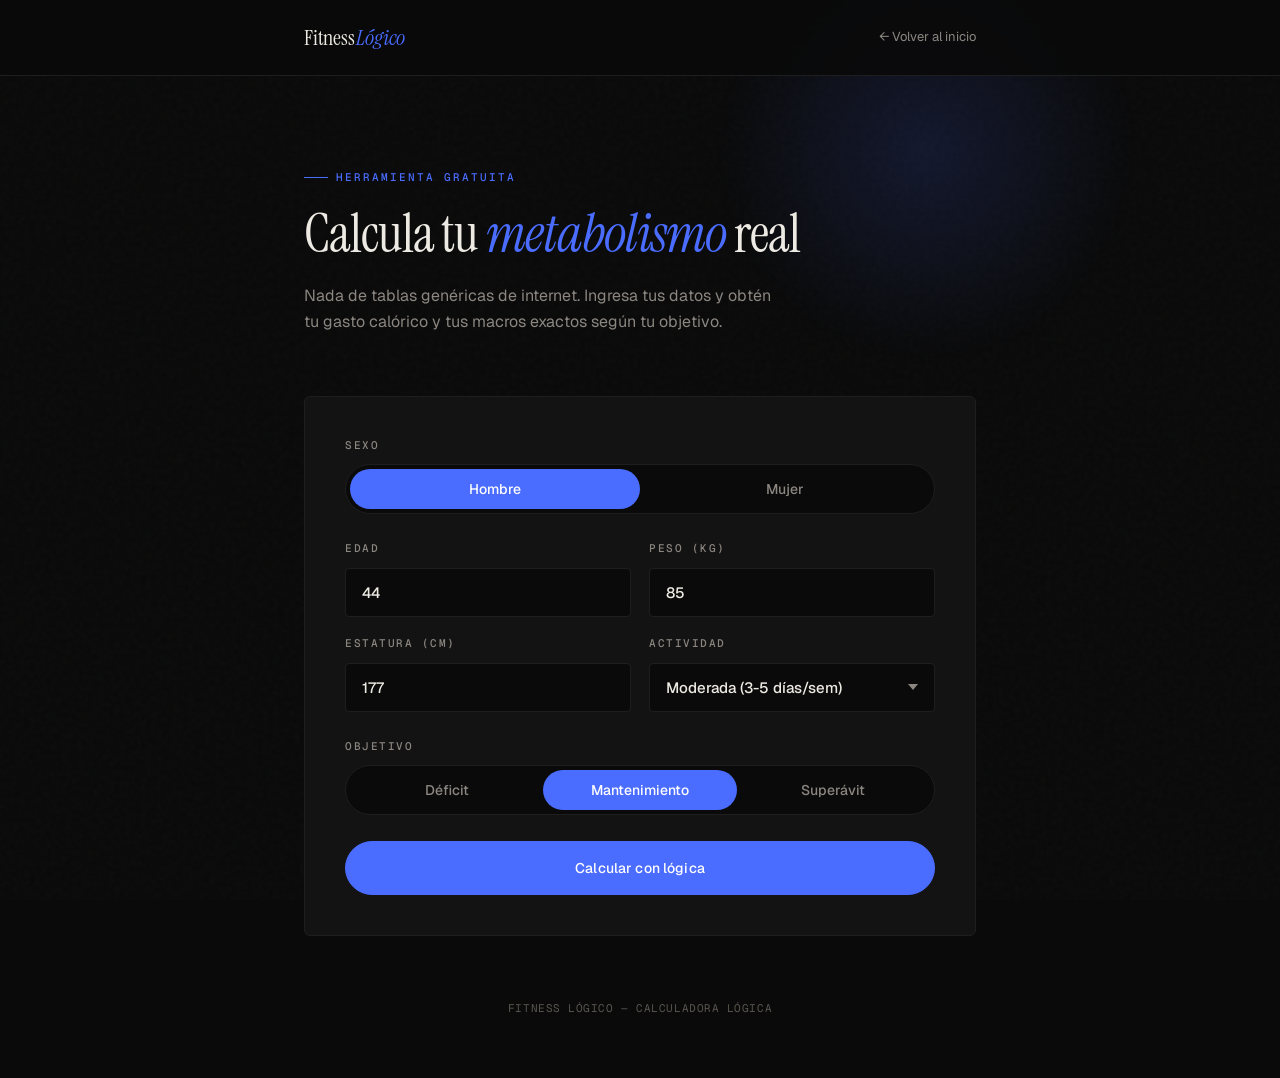
==== calculadora.html @ ee62e209 "Rename calculadora.hml to calculadora.html" ====
<!DOCTYPE html>
<html lang="es">
<head>
<meta charset="UTF-8">
<meta name="viewport" content="width=device-width, initial-scale=1.0">
<title>Calculadora Lógica — Fitness Lógico</title>
<meta name="description" content="Calcula tu gasto calórico real y tus macros exactos según tu objetivo. Sin promedios genéricos.">
<link rel="preconnect" href="https://fonts.googleapis.com">
<link rel="preconnect" href="https://fonts.gstatic.com" crossorigin>
<link href="https://fonts.googleapis.com/css2?family=Instrument+Serif:ital@0;1&family=Geist:wght@300;400;500;600;700&family=Geist+Mono:wght@400;500&display=swap" rel="stylesheet">
<style>
:root {
  --bg: #0A0A0A;
  --bg-elevated: #111111;
  --bg-card: #131313;
  --border: #1E1E1E;
  --border-strong: #2A2A2A;
  --fg: #EDEAE3;
  --fg-muted: #8B8680;
  --fg-dim: #5A5650;
  --accent: #4A6CFF;
  --accent-glow: rgba(74, 108, 255, 0.15);
  --accent-soft: rgba(74, 108, 255, 0.08);
  --serif: "Instrument Serif", "Times New Roman", serif;
  --sans: "Geist", -apple-system, BlinkMacSystemFont, sans-serif;
  --mono: "Geist Mono", "SF Mono", monospace;
}
* { margin:0; padding:0; box-sizing:border-box; -webkit-font-smoothing:antialiased; -moz-osx-font-smoothing:grayscale; }
html { scroll-behavior:smooth; background:var(--bg); }
body {
  background:var(--bg); color:var(--fg); font-family:var(--sans);
  font-weight:400; font-size:16px; line-height:1.6; overflow-x:hidden; position:relative;
}
body::before {
  content:""; position:fixed; inset:0; pointer-events:none; z-index:1; opacity:0.025;
  background-image:url("data:image/svg+xml,%3Csvg viewBox='0 0 200 200' xmlns='http://www.w3.org/2000/svg'%3E%3Cfilter id='noiseFilter'%3E%3CfeTurbulence type='fractalNoise' baseFrequency='0.85' numOctaves='3' stitchTiles='stitch'/%3E%3C/filter%3E%3Crect width='100%25' height='100%25' filter='url(%23noiseFilter)'/%3E%3C/svg%3E");
}
a { color:inherit; text-decoration:none; }
.container { width:100%; max-width:720px; margin:0 auto; padding:0 24px; position:relative; z-index:2; }

/* ===== HEADER (igual que el sitio principal) ===== */
.site-header {
  position:fixed; top:0; left:0; right:0; z-index:100; padding:20px 0;
  background:rgba(10,10,10,0.85); backdrop-filter:blur(20px); -webkit-backdrop-filter:blur(20px);
  border-bottom:1px solid var(--border);
}
.header-inner { max-width:720px; margin:0 auto; padding:0 24px; display:flex; align-items:center; justify-content:space-between; }
.logo { font-family:var(--serif); font-size:22px; font-weight:400; letter-spacing:-0.01em; display:flex; align-items:center; gap:2px; }
.logo-accent { font-style:italic; color:var(--accent); }
.back-link { font-family:var(--sans); font-size:13px; color:var(--fg-muted); display:flex; align-items:center; gap:6px; transition:color .2s ease; }
.back-link:hover { color:var(--fg); }

/* ===== HERO ===== */
.hero-cl { padding:160px 0 60px; position:relative; }
.hero-cl::after {
  content:""; position:absolute; top:-100px; right:-200px; width:500px; height:500px;
  background:radial-gradient(circle, var(--accent-glow) 0%, transparent 60%); pointer-events:none; z-index:0;
}
.eyebrow {
  display:inline-flex; align-items:center; gap:8px; font-family:var(--mono); font-size:11px; font-weight:500;
  text-transform:uppercase; letter-spacing:0.18em; color:var(--accent); position:relative; z-index:2;
}
.eyebrow::before { content:""; width:24px; height:1px; background:var(--accent); }
.hero-cl h1 {
  font-family:var(--serif); font-size:clamp(36px,6vw,54px); font-weight:400; line-height:1.05;
  letter-spacing:-0.02em; margin-top:20px; position:relative; z-index:2;
}
.hero-cl h1 em { font-style:italic; color:var(--accent); }
.hero-cl p {
  margin-top:20px; font-size:16px; line-height:1.65; color:var(--fg-muted); max-width:480px; position:relative; z-index:2;
}

/* ===== CARD / FORM ===== */
.cl-card {
  background:var(--bg-card); border:1px solid var(--border); border-radius:6px; padding:40px; margin-bottom:24px; position:relative; z-index:2;
}
@media (max-width:600px){ .cl-card{ padding:28px 22px; } }
.cl-label {
  font-family:var(--mono); font-size:11px; font-weight:500; color:var(--fg-muted); text-transform:uppercase;
  letter-spacing:0.14em; margin-bottom:10px; display:block;
}
.cl-toggle { display:flex; background:var(--bg); border:1px solid var(--border); border-radius:100px; padding:4px; margin-bottom:26px; }
.cl-toggle button {
  flex:1; background:transparent; border:none; color:var(--fg-muted); font-family:var(--sans); font-size:14px;
  font-weight:500; padding:11px 8px; border-radius:100px; cursor:pointer; transition:all .2s ease;
}
.cl-toggle button.active { background:var(--accent); color:#fff; }
.cl-grid { display:grid; grid-template-columns:1fr 1fr; gap:18px; margin-bottom:26px; }
@media (max-width:600px){ .cl-grid{ grid-template-columns:1fr; } }
.cl-field input, .cl-field select {
  width:100%; background:var(--bg); border:1px solid var(--border); border-radius:4px; padding:14px 16px;
  color:var(--fg); font-family:var(--sans); font-size:15px; font-weight:500; outline:none; transition:border-color .2s ease; appearance:none;
}
.cl-field input:focus, .cl-field select:focus { border-color:var(--accent); }
.cl-field select {
  background-image:url("data:image/svg+xml,%3Csvg xmlns='http://www.w3.org/2000/svg' width='10' height='6'%3E%3Cpath d='M0 0l5 6 5-6z' fill='%238B8680'/%3E%3C/svg%3E");
  background-repeat:no-repeat; background-position:right 16px center; padding-right:34px; cursor:pointer;
}
.cl-btn {
  width:100%; display:inline-flex; align-items:center; justify-content:center; gap:10px;
  font-family:var(--sans); font-size:14px; font-weight:500; padding:17px 28px; background:var(--accent); color:#fff;
  border:1px solid var(--accent); border-radius:100px; cursor:pointer; transition:all .25s cubic-bezier(.4,0,.2,1);
  letter-spacing:0.01em; position:relative; overflow:hidden;
}
.cl-btn::before { content:""; position:absolute; inset:0; background:rgba(255,255,255,.1); transform:translateY(100%); transition:transform .3s ease; }
.cl-btn:hover::before { transform:translateY(0); }
.cl-btn:hover { transform:translateY(-1px); box-shadow:0 12px 40px var(--accent-glow); }

/* ===== RESULTS ===== */
.cl-results { display:none; }
.cl-results.show { display:block; animation:cl-fade .5s ease; }
@keyframes cl-fade { from{opacity:0; transform:translateY(10px);} to{opacity:1; transform:translateY(0);} }

.cl-target { display:flex; align-items:center; gap:28px; padding-bottom:28px; margin-bottom:28px; border-bottom:1px solid var(--border); }
@media (max-width:480px){ .cl-target{ flex-direction:column; align-items:flex-start; } }
.cl-ring-wrap { position:relative; width:130px; height:130px; flex-shrink:0; }
.cl-ring-wrap svg { transform:rotate(-90deg); }
.cl-ring-num { position:absolute; inset:0; display:flex; flex-direction:column; align-items:center; justify-content:center; }
.cl-ring-num .n { font-family:var(--serif); font-size:30px; font-weight:400; letter-spacing:-0.01em; }
.cl-ring-num .u { font-family:var(--mono); font-size:10px; color:var(--fg-dim); text-transform:uppercase; letter-spacing:0.1em; margin-top:2px; }
.cl-target-info .tag {
  display:inline-block; background:var(--accent-soft); border:1px solid rgba(74,108,255,0.3); color:var(--accent);
  font-family:var(--mono); font-size:11px; font-weight:500; letter-spacing:0.1em; text-transform:uppercase;
  padding:6px 14px; border-radius:100px; margin-bottom:12px;
}
.cl-target-info .row { font-size:14px; color:var(--fg-muted); margin-bottom:6px; }
.cl-target-info .row b { color:var(--fg); font-weight:500; }

.cl-macro { margin-bottom:20px; }
.cl-macro:last-child { margin-bottom:0; }
.cl-macro-head { display:flex; justify-content:space-between; align-items:baseline; margin-bottom:9px; }
.cl-macro-head .name { font-size:14px; font-weight:500; color:var(--fg); }
.cl-macro-head .val { font-family:var(--serif); font-size:18px; font-weight:400; }
.cl-macro-head .kcal { font-family:var(--sans); font-size:12px; color:var(--fg-dim); font-weight:400; }
.cl-bar-bg { height:6px; background:var(--bg); border-radius:6px; overflow:hidden; border:1px solid var(--border); }
.cl-bar-fill { height:100%; background:var(--accent); border-radius:6px; width:0%; transition:width .7s cubic-bezier(.4,0,.2,1); }

.cl-stats { display:grid; grid-template-columns:1fr 1fr; gap:16px; margin-top:26px; }
.cl-stat { background:var(--bg); border:1px solid var(--border); border-radius:4px; padding:18px; }
.cl-stat .lbl { font-family:var(--mono); font-size:10px; color:var(--fg-muted); text-transform:uppercase; letter-spacing:0.1em; margin-bottom:8px; }
.cl-stat .num { font-family:var(--serif); font-size:22px; font-weight:400; }

.cl-note { font-size:12.5px; color:var(--fg-dim); line-height:1.65; margin-top:22px; }

.cl-cta { text-align:center; margin-top:32px; padding-top:32px; border-top:1px solid var(--border); }
.cl-cta p { font-family:var(--serif); font-size:19px; font-style:italic; color:var(--fg); margin-bottom:18px; line-height:1.4; }
.cl-cta a {
  display:inline-flex; align-items:center; gap:10px; font-family:var(--sans); font-weight:500; font-size:14px;
  color:#fff; background:var(--accent); padding:16px 28px; border-radius:100px; border:1px solid var(--accent);
  transition:all .25s ease;
}
.cl-cta a:hover { transform:translateY(-1px); box-shadow:0 12px 40px var(--accent-glow); }

.cl-footer { text-align:center; padding:40px 0 60px; font-family:var(--mono); font-size:11px; color:var(--fg-dim); letter-spacing:0.05em; position:relative; z-index:2; }
</style>
</head>
<body>

<header class="site-header">
  <div class="header-inner">
    <a href="index.html" class="logo">Fitness<span class="logo-accent">Lógico</span></a>
    <a href="index.html" class="back-link">← Volver al inicio</a>
  </div>
</header>

<div class="container">

  <div class="hero-cl">
    <span class="eyebrow">Herramienta gratuita</span>
    <h1>Calcula tu <em>metabolismo</em> real</h1>
    <p>Nada de tablas genéricas de internet. Ingresa tus datos y obtén tu gasto calórico y tus macros exactos según tu objetivo.</p>
  </div>

  <div class="cl-card">
    <label class="cl-label">Sexo</label>
    <div class="cl-toggle" id="cl-sex">
      <button class="active" data-val="hombre">Hombre</button>
      <button data-val="mujer">Mujer</button>
    </div>

    <div class="cl-grid">
      <div class="cl-field">
        <label class="cl-label">Edad</label>
        <input type="number" id="cl-age" placeholder="Años" min="16" max="90" value="44">
      </div>
      <div class="cl-field">
        <label class="cl-label">Peso (kg)</label>
        <input type="number" id="cl-weight" placeholder="kg" min="35" max="200" value="85">
      </div>
      <div class="cl-field">
        <label class="cl-label">Estatura (cm)</label>
        <input type="number" id="cl-height" placeholder="cm" min="130" max="220" value="177">
      </div>
      <div class="cl-field">
        <label class="cl-label">Actividad</label>
        <select id="cl-activity">
          <option value="1.2">Sedentario</option>
          <option value="1.375">Ligera (1-3 días/sem)</option>
          <option value="1.55" selected>Moderada (3-5 días/sem)</option>
          <option value="1.725">Alta (6-7 días/sem)</option>
          <option value="1.9">Muy alta (físico + entreno)</option>
        </select>
      </div>
    </div>

    <label class="cl-label">Objetivo</label>
    <div class="cl-toggle" id="cl-goal">
      <button data-val="deficit">Déficit</button>
      <button class="active" data-val="mantenimiento">Mantenimiento</button>
      <button data-val="superavit">Superávit</button>
    </div>

    <button class="cl-btn" id="cl-calc">Calcular con lógica</button>
  </div>

  <div class="cl-card cl-results" id="cl-results">

    <div class="cl-target">
      <div class="cl-ring-wrap">
        <svg width="130" height="130" viewBox="0 0 130 130">
          <circle cx="65" cy="65" r="56" fill="none" stroke="var(--border)" stroke-width="10"/>
          <circle cx="65" cy="65" r="56" fill="none" stroke="var(--accent)" stroke-width="10"
            stroke-linecap="round" stroke-dasharray="352" stroke-dashoffset="352" id="cl-ring"/>
        </svg>
        <div class="cl-ring-num">
          <div class="n" id="cl-kcal-num">0</div>
          <div class="u">kcal/día</div>
        </div>
      </div>
      <div class="cl-target-info">
        <span class="tag" id="cl-tag">Mantenimiento</span>
        <div class="row">TMB (metabolismo basal): <b id="cl-bmr">0</b> kcal</div>
        <div class="row">Gasto diario total: <b id="cl-tdee">0</b> kcal</div>
      </div>
    </div>

    <div class="cl-macro">
      <div class="cl-macro-head">
        <span class="name">Proteína</span>
        <span class="val" id="cl-protein-g">0 g <span class="kcal" id="cl-protein-kcal">(0 kcal)</span></span>
      </div>
      <div class="cl-bar-bg"><div class="cl-bar-fill" id="cl-protein-bar"></div></div>
    </div>

    <div class="cl-macro">
      <div class="cl-macro-head">
        <span class="name">Grasa</span>
        <span class="val" id="cl-fat-g">0 g <span class="kcal" id="cl-fat-kcal">(0 kcal)</span></span>
      </div>
      <div class="cl-bar-bg"><div class="cl-bar-fill" id="cl-fat-bar"></div></div>
    </div>

    <div class="cl-macro">
      <div class="cl-macro-head">
        <span class="name">Carbohidratos</span>
        <span class="val" id="cl-carb-g">0 g <span class="kcal" id="cl-carb-kcal">(0 kcal)</span></span>
      </div>
      <div class="cl-bar-bg"><div class="cl-bar-fill" id="cl-carb-bar"></div></div>
    </div>

    <div class="cl-stats">
      <div class="cl-stat">
        <div class="lbl">Fibra</div>
        <div class="num" id="cl-fiber">0 g</div>
      </div>
      <div class="cl-stat">
        <div class="lbl">Agua</div>
        <div class="num" id="cl-water">0 L</div>
      </div>
    </div>

    <p class="cl-note">Cálculo basado en la fórmula Mifflin-St Jeor y guías estándar de reparto de macronutrientes. Es una estimación de partida — ajusta según tu respuesta real en 2-3 semanas.</p>

    <div class="cl-cta">
      <p>Estos son tus números.<br>Lo que falta es el plan y el seguimiento para que se cumplan.</p>
      <a href="#" id="cl-cta-link" target="_blank" rel="noopener">Quiero el Método Lógico</a>
    </div>

  </div>

</div>

<div class="cl-footer">FITNESS LÓGICO — CALCULADORA LÓGICA</div>

<script>
(function(){
  const sexToggle = document.getElementById('cl-sex');
  const goalToggle = document.getElementById('cl-goal');
  let sex = 'hombre';
  let goal = 'mantenimiento';

  function bindToggle(el, onSelect){
    el.querySelectorAll('button').forEach(btn=>{
      btn.addEventListener('click', ()=>{
        el.querySelectorAll('button').forEach(b=>b.classList.remove('active'));
        btn.classList.add('active');
        onSelect(btn.dataset.val);
      });
    });
  }
  bindToggle(sexToggle, v => sex = v);
  bindToggle(goalToggle, v => goal = v);

  document.getElementById('cl-calc').addEventListener('click', function(){
    const age = parseFloat(document.getElementById('cl-age').value);
    const weight = parseFloat(document.getElementById('cl-weight').value);
    const height = parseFloat(document.getElementById('cl-height').value);
    const activity = parseFloat(document.getElementById('cl-activity').value);

    if(!age || !weight || !height){
      alert('Completa edad, peso y estatura para calcular.');
      return;
    }

    let bmr = sex === 'hombre'
      ? (10*weight + 6.25*height - 5*age + 5)
      : (10*weight + 6.25*height - 5*age - 161);

    const tdee = bmr * activity;

    let target, tag, proteinPerKg;
    if(goal === 'deficit'){
      target = tdee * 0.80; tag = 'Déficit'; proteinPerKg = 2.2;
    } else if(goal === 'superavit'){
      target = tdee * 1.15; tag = 'Superávit'; proteinPerKg = 1.8;
    } else {
      target = tdee; tag = 'Mantenimiento'; proteinPerKg = 2.0;
    }

    const proteinG = weight * proteinPerKg;
    const proteinKcal = proteinG * 4;
    const fatKcal = target * 0.25;
    const fatG = fatKcal / 9;
    const carbKcal = Math.max(target - proteinKcal - fatKcal, 0);
    const carbG = carbKcal / 4;
    const fiberG = (target / 1000) * 14;
    const waterL = weight * 0.035 + (activity >= 1.55 ? 0.5 : 0);

    document.getElementById('cl-bmr').textContent = Math.round(bmr).toLocaleString('es-CL');
    document.getElementById('cl-tdee').textContent = Math.round(tdee).toLocaleString('es-CL');
    document.getElementById('cl-kcal-num').textContent = Math.round(target).toLocaleString('es-CL');
    document.getElementById('cl-tag').textContent = tag;

    document.getElementById('cl-protein-g').innerHTML = Math.round(proteinG) + ' g <span class="kcal">(' + Math.round(proteinKcal) + ' kcal)</span>';
    document.getElementById('cl-fat-g').innerHTML = Math.round(fatG) + ' g <span class="kcal">(' + Math.round(fatKcal) + ' kcal)</span>';
    document.getElementById('cl-carb-g').innerHTML = Math.round(carbG) + ' g <span class="kcal">(' + Math.round(carbKcal) + ' kcal)</span>';
    document.getElementById('cl-fiber').textContent = Math.round(fiberG) + ' g';
    document.getElementById('cl-water').textContent = waterL.toFixed(1) + ' L';

    const totalKcal = proteinKcal + fatKcal + carbKcal;
    document.getElementById('cl-protein-bar').style.width = (proteinKcal/totalKcal*100) + '%';
    document.getElementById('cl-fat-bar').style.width = (fatKcal/totalKcal*100) + '%';
    document.getElementById('cl-carb-bar').style.width = (carbKcal/totalKcal*100) + '%';

    const ring = document.getElementById('cl-ring');
    const circumference = 352;
    const pct = Math.min(target / 4000, 1);
    ring.style.strokeDashoffset = circumference - (circumference * pct);

    document.getElementById('cl-results').classList.add('show');
    document.getElementById('cl-results').scrollIntoView({behavior:'smooth', block:'start'});
  });
})();
</script>

</body>
</html>
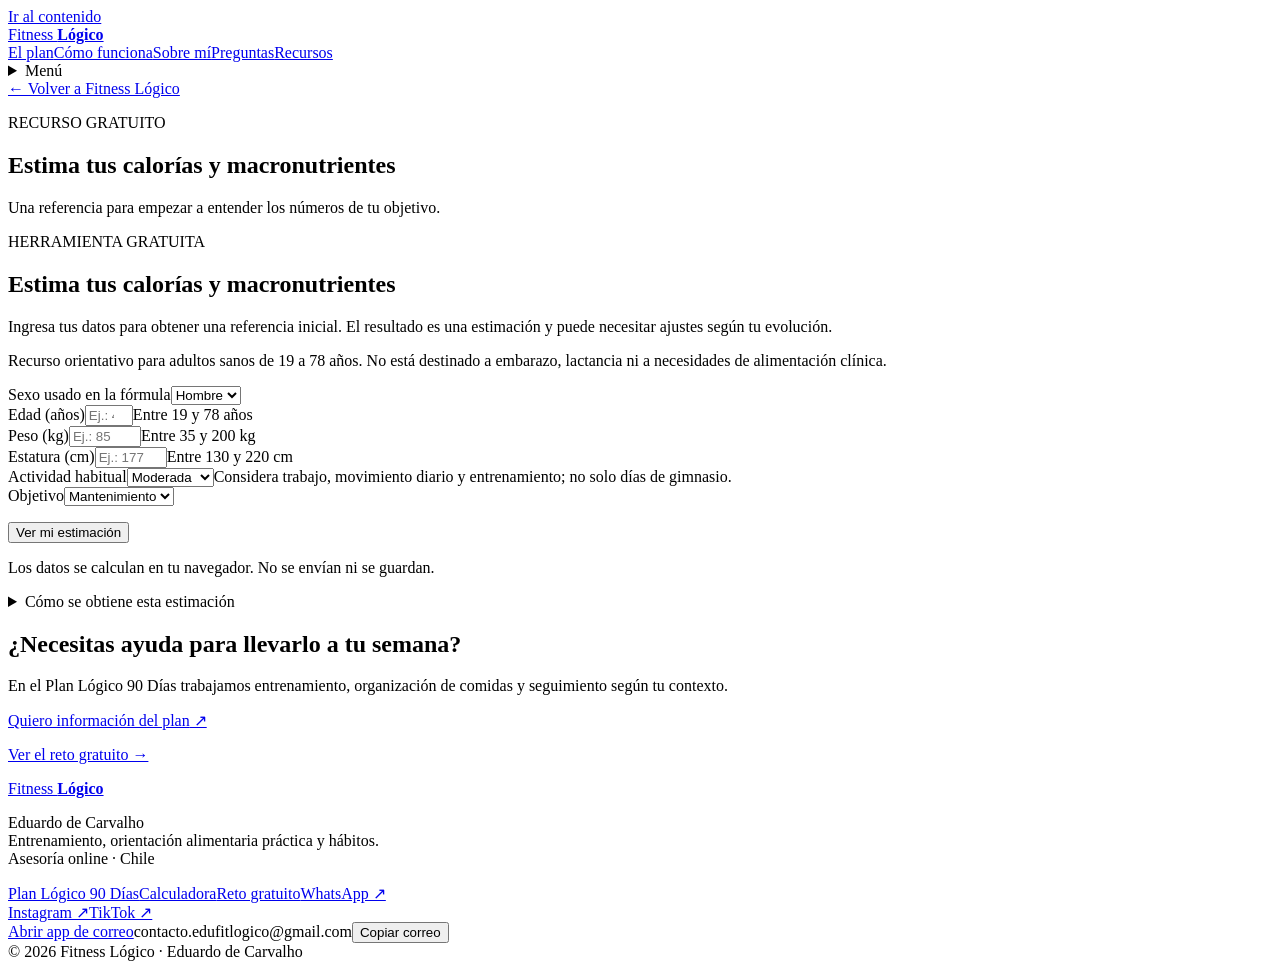
==== commit f785d5d8: "Add files via upload" ====
--- a/calculadora.html
+++ b/calculadora.html
@@ -1,367 +1 @@
-<!DOCTYPE html>
-<html lang="es">
-<head>
-<meta charset="UTF-8">
-<meta name="viewport" content="width=device-width, initial-scale=1.0">
-<title>Calculadora Lógica — Fitness Lógico</title>
-<meta name="description" content="Calcula tu gasto calórico real y tus macros exactos según tu objetivo. Sin promedios genéricos.">
-<link rel="preconnect" href="https://fonts.googleapis.com">
-<link rel="preconnect" href="https://fonts.gstatic.com" crossorigin>
-<link href="https://fonts.googleapis.com/css2?family=Instrument+Serif:ital@0;1&family=Geist:wght@300;400;500;600;700&family=Geist+Mono:wght@400;500&display=swap" rel="stylesheet">
-<style>
-:root {
-  --bg: #0A0A0A;
-  --bg-elevated: #111111;
-  --bg-card: #131313;
-  --border: #1E1E1E;
-  --border-strong: #2A2A2A;
-  --fg: #EDEAE3;
-  --fg-muted: #8B8680;
-  --fg-dim: #5A5650;
-  --accent: #4A6CFF;
-  --accent-glow: rgba(74, 108, 255, 0.15);
-  --accent-soft: rgba(74, 108, 255, 0.08);
-  --serif: "Instrument Serif", "Times New Roman", serif;
-  --sans: "Geist", -apple-system, BlinkMacSystemFont, sans-serif;
-  --mono: "Geist Mono", "SF Mono", monospace;
-}
-* { margin:0; padding:0; box-sizing:border-box; -webkit-font-smoothing:antialiased; -moz-osx-font-smoothing:grayscale; }
-html { scroll-behavior:smooth; background:var(--bg); }
-body {
-  background:var(--bg); color:var(--fg); font-family:var(--sans);
-  font-weight:400; font-size:16px; line-height:1.6; overflow-x:hidden; position:relative;
-}
-body::before {
-  content:""; position:fixed; inset:0; pointer-events:none; z-index:1; opacity:0.025;
-  background-image:url("data:image/svg+xml,%3Csvg viewBox='0 0 200 200' xmlns='http://www.w3.org/2000/svg'%3E%3Cfilter id='noiseFilter'%3E%3CfeTurbulence type='fractalNoise' baseFrequency='0.85' numOctaves='3' stitchTiles='stitch'/%3E%3C/filter%3E%3Crect width='100%25' height='100%25' filter='url(%23noiseFilter)'/%3E%3C/svg%3E");
-}
-a { color:inherit; text-decoration:none; }
-.container { width:100%; max-width:720px; margin:0 auto; padding:0 24px; position:relative; z-index:2; }
-
-/* ===== HEADER (igual que el sitio principal) ===== */
-.site-header {
-  position:fixed; top:0; left:0; right:0; z-index:100; padding:20px 0;
-  background:rgba(10,10,10,0.85); backdrop-filter:blur(20px); -webkit-backdrop-filter:blur(20px);
-  border-bottom:1px solid var(--border);
-}
-.header-inner { max-width:720px; margin:0 auto; padding:0 24px; display:flex; align-items:center; justify-content:space-between; }
-.logo { font-family:var(--serif); font-size:22px; font-weight:400; letter-spacing:-0.01em; display:flex; align-items:center; gap:2px; }
-.logo-accent { font-style:italic; color:var(--accent); }
-.back-link { font-family:var(--sans); font-size:13px; color:var(--fg-muted); display:flex; align-items:center; gap:6px; transition:color .2s ease; }
-.back-link:hover { color:var(--fg); }
-
-/* ===== HERO ===== */
-.hero-cl { padding:160px 0 60px; position:relative; }
-.hero-cl::after {
-  content:""; position:absolute; top:-100px; right:-200px; width:500px; height:500px;
-  background:radial-gradient(circle, var(--accent-glow) 0%, transparent 60%); pointer-events:none; z-index:0;
-}
-.eyebrow {
-  display:inline-flex; align-items:center; gap:8px; font-family:var(--mono); font-size:11px; font-weight:500;
-  text-transform:uppercase; letter-spacing:0.18em; color:var(--accent); position:relative; z-index:2;
-}
-.eyebrow::before { content:""; width:24px; height:1px; background:var(--accent); }
-.hero-cl h1 {
-  font-family:var(--serif); font-size:clamp(36px,6vw,54px); font-weight:400; line-height:1.05;
-  letter-spacing:-0.02em; margin-top:20px; position:relative; z-index:2;
-}
-.hero-cl h1 em { font-style:italic; color:var(--accent); }
-.hero-cl p {
-  margin-top:20px; font-size:16px; line-height:1.65; color:var(--fg-muted); max-width:480px; position:relative; z-index:2;
-}
-
-/* ===== CARD / FORM ===== */
-.cl-card {
-  background:var(--bg-card); border:1px solid var(--border); border-radius:6px; padding:40px; margin-bottom:24px; position:relative; z-index:2;
-}
-@media (max-width:600px){ .cl-card{ padding:28px 22px; } }
-.cl-label {
-  font-family:var(--mono); font-size:11px; font-weight:500; color:var(--fg-muted); text-transform:uppercase;
-  letter-spacing:0.14em; margin-bottom:10px; display:block;
-}
-.cl-toggle { display:flex; background:var(--bg); border:1px solid var(--border); border-radius:100px; padding:4px; margin-bottom:26px; }
-.cl-toggle button {
-  flex:1; background:transparent; border:none; color:var(--fg-muted); font-family:var(--sans); font-size:14px;
-  font-weight:500; padding:11px 8px; border-radius:100px; cursor:pointer; transition:all .2s ease;
-}
-.cl-toggle button.active { background:var(--accent); color:#fff; }
-.cl-grid { display:grid; grid-template-columns:1fr 1fr; gap:18px; margin-bottom:26px; }
-@media (max-width:600px){ .cl-grid{ grid-template-columns:1fr; } }
-.cl-field input, .cl-field select {
-  width:100%; background:var(--bg); border:1px solid var(--border); border-radius:4px; padding:14px 16px;
-  color:var(--fg); font-family:var(--sans); font-size:15px; font-weight:500; outline:none; transition:border-color .2s ease; appearance:none;
-}
-.cl-field input:focus, .cl-field select:focus { border-color:var(--accent); }
-.cl-field select {
-  background-image:url("data:image/svg+xml,%3Csvg xmlns='http://www.w3.org/2000/svg' width='10' height='6'%3E%3Cpath d='M0 0l5 6 5-6z' fill='%238B8680'/%3E%3C/svg%3E");
-  background-repeat:no-repeat; background-position:right 16px center; padding-right:34px; cursor:pointer;
-}
-.cl-btn {
-  width:100%; display:inline-flex; align-items:center; justify-content:center; gap:10px;
-  font-family:var(--sans); font-size:14px; font-weight:500; padding:17px 28px; background:var(--accent); color:#fff;
-  border:1px solid var(--accent); border-radius:100px; cursor:pointer; transition:all .25s cubic-bezier(.4,0,.2,1);
-  letter-spacing:0.01em; position:relative; overflow:hidden;
-}
-.cl-btn::before { content:""; position:absolute; inset:0; background:rgba(255,255,255,.1); transform:translateY(100%); transition:transform .3s ease; }
-.cl-btn:hover::before { transform:translateY(0); }
-.cl-btn:hover { transform:translateY(-1px); box-shadow:0 12px 40px var(--accent-glow); }
-
-/* ===== RESULTS ===== */
-.cl-results { display:none; }
-.cl-results.show { display:block; animation:cl-fade .5s ease; }
-@keyframes cl-fade { from{opacity:0; transform:translateY(10px);} to{opacity:1; transform:translateY(0);} }
-
-.cl-target { display:flex; align-items:center; gap:28px; padding-bottom:28px; margin-bottom:28px; border-bottom:1px solid var(--border); }
-@media (max-width:480px){ .cl-target{ flex-direction:column; align-items:flex-start; } }
-.cl-ring-wrap { position:relative; width:130px; height:130px; flex-shrink:0; }
-.cl-ring-wrap svg { transform:rotate(-90deg); }
-.cl-ring-num { position:absolute; inset:0; display:flex; flex-direction:column; align-items:center; justify-content:center; }
-.cl-ring-num .n { font-family:var(--serif); font-size:30px; font-weight:400; letter-spacing:-0.01em; }
-.cl-ring-num .u { font-family:var(--mono); font-size:10px; color:var(--fg-dim); text-transform:uppercase; letter-spacing:0.1em; margin-top:2px; }
-.cl-target-info .tag {
-  display:inline-block; background:var(--accent-soft); border:1px solid rgba(74,108,255,0.3); color:var(--accent);
-  font-family:var(--mono); font-size:11px; font-weight:500; letter-spacing:0.1em; text-transform:uppercase;
-  padding:6px 14px; border-radius:100px; margin-bottom:12px;
-}
-.cl-target-info .row { font-size:14px; color:var(--fg-muted); margin-bottom:6px; }
-.cl-target-info .row b { color:var(--fg); font-weight:500; }
-
-.cl-macro { margin-bottom:20px; }
-.cl-macro:last-child { margin-bottom:0; }
-.cl-macro-head { display:flex; justify-content:space-between; align-items:baseline; margin-bottom:9px; }
-.cl-macro-head .name { font-size:14px; font-weight:500; color:var(--fg); }
-.cl-macro-head .val { font-family:var(--serif); font-size:18px; font-weight:400; }
-.cl-macro-head .kcal { font-family:var(--sans); font-size:12px; color:var(--fg-dim); font-weight:400; }
-.cl-bar-bg { height:6px; background:var(--bg); border-radius:6px; overflow:hidden; border:1px solid var(--border); }
-.cl-bar-fill { height:100%; background:var(--accent); border-radius:6px; width:0%; transition:width .7s cubic-bezier(.4,0,.2,1); }
-
-.cl-stats { display:grid; grid-template-columns:1fr 1fr; gap:16px; margin-top:26px; }
-.cl-stat { background:var(--bg); border:1px solid var(--border); border-radius:4px; padding:18px; }
-.cl-stat .lbl { font-family:var(--mono); font-size:10px; color:var(--fg-muted); text-transform:uppercase; letter-spacing:0.1em; margin-bottom:8px; }
-.cl-stat .num { font-family:var(--serif); font-size:22px; font-weight:400; }
-
-.cl-note { font-size:12.5px; color:var(--fg-dim); line-height:1.65; margin-top:22px; }
-
-.cl-cta { text-align:center; margin-top:32px; padding-top:32px; border-top:1px solid var(--border); }
-.cl-cta p { font-family:var(--serif); font-size:19px; font-style:italic; color:var(--fg); margin-bottom:18px; line-height:1.4; }
-.cl-cta a {
-  display:inline-flex; align-items:center; gap:10px; font-family:var(--sans); font-weight:500; font-size:14px;
-  color:#fff; background:var(--accent); padding:16px 28px; border-radius:100px; border:1px solid var(--accent);
-  transition:all .25s ease;
-}
-.cl-cta a:hover { transform:translateY(-1px); box-shadow:0 12px 40px var(--accent-glow); }
-
-.cl-footer { text-align:center; padding:40px 0 60px; font-family:var(--mono); font-size:11px; color:var(--fg-dim); letter-spacing:0.05em; position:relative; z-index:2; }
-</style>
-</head>
-<body>
-
-<header class="site-header">
-  <div class="header-inner">
-    <a href="index.html" class="logo">Fitness<span class="logo-accent">Lógico</span></a>
-    <a href="index.html" class="back-link">← Volver al inicio</a>
-  </div>
-</header>
-
-<div class="container">
-
-  <div class="hero-cl">
-    <span class="eyebrow">Herramienta gratuita</span>
-    <h1>Calcula tu <em>metabolismo</em> real</h1>
-    <p>Nada de tablas genéricas de internet. Ingresa tus datos y obtén tu gasto calórico y tus macros exactos según tu objetivo.</p>
-  </div>
-
-  <div class="cl-card">
-    <label class="cl-label">Sexo</label>
-    <div class="cl-toggle" id="cl-sex">
-      <button class="active" data-val="hombre">Hombre</button>
-      <button data-val="mujer">Mujer</button>
-    </div>
-
-    <div class="cl-grid">
-      <div class="cl-field">
-        <label class="cl-label">Edad</label>
-        <input type="number" id="cl-age" placeholder="Años" min="16" max="90" value="44">
-      </div>
-      <div class="cl-field">
-        <label class="cl-label">Peso (kg)</label>
-        <input type="number" id="cl-weight" placeholder="kg" min="35" max="200" value="85">
-      </div>
-      <div class="cl-field">
-        <label class="cl-label">Estatura (cm)</label>
-        <input type="number" id="cl-height" placeholder="cm" min="130" max="220" value="177">
-      </div>
-      <div class="cl-field">
-        <label class="cl-label">Actividad</label>
-        <select id="cl-activity">
-          <option value="1.2">Sedentario</option>
-          <option value="1.375">Ligera (1-3 días/sem)</option>
-          <option value="1.55" selected>Moderada (3-5 días/sem)</option>
-          <option value="1.725">Alta (6-7 días/sem)</option>
-          <option value="1.9">Muy alta (físico + entreno)</option>
-        </select>
-      </div>
-    </div>
-
-    <label class="cl-label">Objetivo</label>
-    <div class="cl-toggle" id="cl-goal">
-      <button data-val="deficit">Déficit</button>
-      <button class="active" data-val="mantenimiento">Mantenimiento</button>
-      <button data-val="superavit">Superávit</button>
-    </div>
-
-    <button class="cl-btn" id="cl-calc">Calcular con lógica</button>
-  </div>
-
-  <div class="cl-card cl-results" id="cl-results">
-
-    <div class="cl-target">
-      <div class="cl-ring-wrap">
-        <svg width="130" height="130" viewBox="0 0 130 130">
-          <circle cx="65" cy="65" r="56" fill="none" stroke="var(--border)" stroke-width="10"/>
-          <circle cx="65" cy="65" r="56" fill="none" stroke="var(--accent)" stroke-width="10"
-            stroke-linecap="round" stroke-dasharray="352" stroke-dashoffset="352" id="cl-ring"/>
-        </svg>
-        <div class="cl-ring-num">
-          <div class="n" id="cl-kcal-num">0</div>
-          <div class="u">kcal/día</div>
-        </div>
-      </div>
-      <div class="cl-target-info">
-        <span class="tag" id="cl-tag">Mantenimiento</span>
-        <div class="row">TMB (metabolismo basal): <b id="cl-bmr">0</b> kcal</div>
-        <div class="row">Gasto diario total: <b id="cl-tdee">0</b> kcal</div>
-      </div>
-    </div>
-
-    <div class="cl-macro">
-      <div class="cl-macro-head">
-        <span class="name">Proteína</span>
-        <span class="val" id="cl-protein-g">0 g <span class="kcal" id="cl-protein-kcal">(0 kcal)</span></span>
-      </div>
-      <div class="cl-bar-bg"><div class="cl-bar-fill" id="cl-protein-bar"></div></div>
-    </div>
-
-    <div class="cl-macro">
-      <div class="cl-macro-head">
-        <span class="name">Grasa</span>
-        <span class="val" id="cl-fat-g">0 g <span class="kcal" id="cl-fat-kcal">(0 kcal)</span></span>
-      </div>
-      <div class="cl-bar-bg"><div class="cl-bar-fill" id="cl-fat-bar"></div></div>
-    </div>
-
-    <div class="cl-macro">
-      <div class="cl-macro-head">
-        <span class="name">Carbohidratos</span>
-        <span class="val" id="cl-carb-g">0 g <span class="kcal" id="cl-carb-kcal">(0 kcal)</span></span>
-      </div>
-      <div class="cl-bar-bg"><div class="cl-bar-fill" id="cl-carb-bar"></div></div>
-    </div>
-
-    <div class="cl-stats">
-      <div class="cl-stat">
-        <div class="lbl">Fibra</div>
-        <div class="num" id="cl-fiber">0 g</div>
-      </div>
-      <div class="cl-stat">
-        <div class="lbl">Agua</div>
-        <div class="num" id="cl-water">0 L</div>
-      </div>
-    </div>
-
-    <p class="cl-note">Cálculo basado en la fórmula Mifflin-St Jeor y guías estándar de reparto de macronutrientes. Es una estimación de partida — ajusta según tu respuesta real en 2-3 semanas.</p>
-
-    <div class="cl-cta">
-      <p>Estos son tus números.<br>Lo que falta es el plan y el seguimiento para que se cumplan.</p>
-      <a href="#" id="cl-cta-link" target="_blank" rel="noopener">Quiero el Método Lógico</a>
-    </div>
-
-  </div>
-
-</div>
-
-<div class="cl-footer">FITNESS LÓGICO — CALCULADORA LÓGICA</div>
-
-<script>
-(function(){
-  const sexToggle = document.getElementById('cl-sex');
-  const goalToggle = document.getElementById('cl-goal');
-  let sex = 'hombre';
-  let goal = 'mantenimiento';
-
-  function bindToggle(el, onSelect){
-    el.querySelectorAll('button').forEach(btn=>{
-      btn.addEventListener('click', ()=>{
-        el.querySelectorAll('button').forEach(b=>b.classList.remove('active'));
-        btn.classList.add('active');
-        onSelect(btn.dataset.val);
-      });
-    });
-  }
-  bindToggle(sexToggle, v => sex = v);
-  bindToggle(goalToggle, v => goal = v);
-
-  document.getElementById('cl-calc').addEventListener('click', function(){
-    const age = parseFloat(document.getElementById('cl-age').value);
-    const weight = parseFloat(document.getElementById('cl-weight').value);
-    const height = parseFloat(document.getElementById('cl-height').value);
-    const activity = parseFloat(document.getElementById('cl-activity').value);
-
-    if(!age || !weight || !height){
-      alert('Completa edad, peso y estatura para calcular.');
-      return;
-    }
-
-    let bmr = sex === 'hombre'
-      ? (10*weight + 6.25*height - 5*age + 5)
-      : (10*weight + 6.25*height - 5*age - 161);
-
-    const tdee = bmr * activity;
-
-    let target, tag, proteinPerKg;
-    if(goal === 'deficit'){
-      target = tdee * 0.80; tag = 'Déficit'; proteinPerKg = 2.2;
-    } else if(goal === 'superavit'){
-      target = tdee * 1.15; tag = 'Superávit'; proteinPerKg = 1.8;
-    } else {
-      target = tdee; tag = 'Mantenimiento'; proteinPerKg = 2.0;
-    }
-
-    const proteinG = weight * proteinPerKg;
-    const proteinKcal = proteinG * 4;
-    const fatKcal = target * 0.25;
-    const fatG = fatKcal / 9;
-    const carbKcal = Math.max(target - proteinKcal - fatKcal, 0);
-    const carbG = carbKcal / 4;
-    const fiberG = (target / 1000) * 14;
-    const waterL = weight * 0.035 + (activity >= 1.55 ? 0.5 : 0);
-
-    document.getElementById('cl-bmr').textContent = Math.round(bmr).toLocaleString('es-CL');
-    document.getElementById('cl-tdee').textContent = Math.round(tdee).toLocaleString('es-CL');
-    document.getElementById('cl-kcal-num').textContent = Math.round(target).toLocaleString('es-CL');
-    document.getElementById('cl-tag').textContent = tag;
-
-    document.getElementById('cl-protein-g').innerHTML = Math.round(proteinG) + ' g <span class="kcal">(' + Math.round(proteinKcal) + ' kcal)</span>';
-    document.getElementById('cl-fat-g').innerHTML = Math.round(fatG) + ' g <span class="kcal">(' + Math.round(fatKcal) + ' kcal)</span>';
-    document.getElementById('cl-carb-g').innerHTML = Math.round(carbG) + ' g <span class="kcal">(' + Math.round(carbKcal) + ' kcal)</span>';
-    document.getElementById('cl-fiber').textContent = Math.round(fiberG) + ' g';
-    document.getElementById('cl-water').textContent = waterL.toFixed(1) + ' L';
-
-    const totalKcal = proteinKcal + fatKcal + carbKcal;
-    document.getElementById('cl-protein-bar').style.width = (proteinKcal/totalKcal*100) + '%';
-    document.getElementById('cl-fat-bar').style.width = (fatKcal/totalKcal*100) + '%';
-    document.getElementById('cl-carb-bar').style.width = (carbKcal/totalKcal*100) + '%';
-
-    const ring = document.getElementById('cl-ring');
-    const circumference = 352;
-    const pct = Math.min(target / 4000, 1);
-    ring.style.strokeDashoffset = circumference - (circumference * pct);
-
-    document.getElementById('cl-results').classList.add('show');
-    document.getElementById('cl-results').scrollIntoView({behavior:'smooth', block:'start'});
-  });
-})();
-</script>
-
-</body>
-</html>
+<!doctype html><html lang="es"><head><meta charset="utf-8"><meta name="viewport" content="width=device-width,initial-scale=1"><meta name="description" content="Estima calorías y macronutrientes como referencia inicial. Herramienta gratuita de Fitness Lógico para adultos, con límites y supuestos visibles."><meta property="og:title" content="Calculadora orientativa | Fitness Lógico"><meta property="og:description" content="Estima calorías y macronutrientes como referencia inicial. Herramienta gratuita de Fitness Lógico para adultos, con límites y supuestos visibles."><meta property="og:type" content="website"><meta property="og:url" content="https://fitnesslogico.com/calculadora.html"><meta property="og:image" content="https://fitnesslogico.com/assets/eduardo-hero.webp"><meta name="theme-color" content="#101318"><title>Calculadora orientativa | Fitness Lógico</title><link rel="stylesheet" href="assets/site.css"><script src="assets/calculator.js" defer></script><script src="assets/site.js" defer></script></head><body><a class="skip" href="#main">Ir al contenido</a><header class="header"><div class="container nav"><a class="brand" href="index.html" aria-label="Fitness Lógico, inicio"><span class="brand-dot" aria-hidden="true"></span><span>Fitness <strong>Lógico</strong></span></a><nav aria-label="Navegación principal" class="desktop-nav"><a href="index.html#plan">El plan</a><a href="index.html#como-funciona">Cómo funciona</a><a href="index.html#sobre-mi">Sobre mí</a><a href="index.html#faq">Preguntas</a><a href="index.html#recursos">Recursos</a></nav><details class="mobile-nav"><summary>Menú</summary><nav aria-label="Navegación móvil"><a href="index.html#plan">El plan</a><a href="index.html#como-funciona">Cómo funciona</a><a href="index.html#sobre-mi">Sobre mí</a><a href="index.html#faq">Preguntas</a><a href="calculadora.html">Calculadora</a><a href="reto.html">Reto gratuito</a></nav></details></div></header><main id="main"><section class="container page-intro"><a class="back" href="index.html#recursos">← Volver a Fitness Lógico</a><p class="eyebrow">RECURSO GRATUITO</p><h1>Estima tus calorías y macronutrientes</h1><p>Una referencia para empezar a entender los números de tu objetivo.</p></section><section class="section surface" id="calculadora"><div class="container"><div class="section-title"><p class="eyebrow">HERRAMIENTA GRATUITA</p><h2>Estima tus calorías y macronutrientes</h2><p>Ingresa tus datos para obtener una referencia inicial. El resultado es una estimación y puede necesitar ajustes según tu evolución.</p><p class="note">Recurso orientativo para adultos sanos de 19 a 78 años. No está destinado a embarazo, lactancia ni a necesidades de alimentación clínica.</p></div><div class="calculator" data-calculator><div class="calc-form" role="group" aria-label="Datos de la calculadora"><div class="form-grid"><div class="field"><label for="sex">Sexo usado en la fórmula</label><select id="sex" name="sex" aria-describedby="sex-error"><option value="hombre">Hombre</option><option value="mujer">Mujer</option></select><span id="sex-error" class="field-error"></span></div><div class="field"><label for="age">Edad (años)</label><input id="age" name="age" type="number" min="19" max="78" step="1" inputmode="numeric" placeholder="Ej.: 44" required aria-describedby="age-hint age-error"><span id="age-hint" class="field-hint">Entre 19 y 78 años</span><span id="age-error" class="field-error"></span></div><div class="field"><label for="weight">Peso (kg)</label><input id="weight" name="weight" type="number" min="35" max="200" step="0.1" inputmode="decimal" placeholder="Ej.: 85" required aria-describedby="weight-hint weight-error"><span id="weight-hint" class="field-hint">Entre 35 y 200 kg</span><span id="weight-error" class="field-error"></span></div><div class="field"><label for="height">Estatura (cm)</label><input id="height" name="height" type="number" min="130" max="220" step="0.1" inputmode="decimal" placeholder="Ej.: 177" required aria-describedby="height-hint height-error"><span id="height-hint" class="field-hint">Entre 130 y 220 cm</span><span id="height-error" class="field-error"></span></div><div class="field"><label for="activity">Actividad habitual</label><select id="activity" name="activity" aria-describedby="activity-hint activity-error"><option value="1.2">Sedentaria</option><option value="1.375">Ligera</option><option value="1.55" selected>Moderada</option><option value="1.725">Alta</option><option value="1.9">Muy alta</option></select><span id="activity-hint" class="field-hint">Considera trabajo, movimiento diario y entrenamiento; no solo días de gimnasio.</span><span id="activity-error" class="field-error"></span></div><div class="field"><label for="goal">Objetivo</label><select id="goal" name="goal" aria-describedby="goal-error"><option value="mantenimiento">Mantenimiento</option><option value="deficit">Déficit</option><option value="superavit">Superávit</option></select><span id="goal-error" class="field-error"></span></div></div><p class="calc-status" role="status" aria-live="polite"></p><button type="button" class="button primary" data-calculate>Ver mi estimación</button><p class="micro">Los datos se calculan en tu navegador. No se envían ni se guardan.</p></div><section class="calc-result" aria-labelledby="result-title" hidden tabindex="-1"><p class="eyebrow">REFERENCIA INICIAL</p><h3 id="result-title">Tu estimación</h3><p class="result-number"><span data-result="target"></span><span> kcal/día</span></p><p data-result="goal"></p><div class="result-details"><p>Gasto en reposo estimado <strong><span data-result="bmr"></span> kcal</strong></p><p>Gasto diario estimado <strong><span data-result="tdee"></span> kcal</strong></p></div><h4>Distribución orientativa</h4><div class="macros"><p>Proteína<strong><span data-result="protein"></span> g</strong></p><p>Grasa<strong><span data-result="fat"></span> g</strong></p><p>Carbohidratos<strong><span data-result="carbs"></span> g</strong></p></div><p class="micro">Cantidades redondeadas. El reparto es un ejemplo de cálculo, no una pauta individual.</p><p class="note">Este cálculo usa una fórmula y la actividad que declaras. No mide tu metabolismo ni proporciona cantidades exactas para tu caso.</p></section><noscript><p>Activa JavaScript para calcular. Puedes leer el resto de la página y consultar el programa sin usar esta herramienta.</p></noscript></div><details class="method"><summary>Cómo se obtiene esta estimación</summary><p>Se usa la ecuación Mifflin–St Jeor para estimar el gasto en reposo y un factor aproximado de actividad. El ejemplo de déficit aplica un 20% menos y el de superávit un 15% más sobre el gasto estimado.</p><p>El reparto ilustrativo conserva los parámetros de la herramienta anterior: proteína de 2,2 g/kg en déficit, 2 g/kg en mantenimiento y 1,8 g/kg en superávit; 25% de la energía en grasa y el resto en carbohidratos. Estos parámetros no son una recomendación universal ni proceden todos de la ecuación Mifflin.</p><p>La herramienta no evalúa tu salud ni puede decidir por ti qué objetivo o cantidades necesitas. Si los datos no permiten un reparto coherente, no muestra un resultado.</p><a href="https://pubmed.ncbi.nlm.nih.gov/2305711/" target="_blank" rel="noopener noreferrer">Referencia de la ecuación: Mifflin y colaboradores, 1990 ↗</a></details></div></section><section class="section"><div class="container narrow"><h2>¿Necesitas ayuda para llevarlo a tu semana?</h2><p>En el Plan Lógico 90 Días trabajamos entrenamiento, organización de comidas y seguimiento según tu contexto.</p><a class="button primary" href="https://wa.me/56953361953?text=Hola%20Eduardo%2C%20quiero%20informaci%C3%B3n%20del%20Plan%20L%C3%B3gico%2090%20D%C3%ADas.%20Me%20gustar%C3%ADa%20saber%20c%C3%B3mo%20empezar." target="_blank" rel="noopener noreferrer">Quiero información del plan<span aria-hidden="true"> ↗</span></a><p><a href="reto.html">Ver el reto gratuito →</a></p></div></section></main><footer class="footer"><div class="container footer-grid"><div><a class="brand" href="index.html">Fitness <strong>Lógico</strong></a><p>Eduardo de Carvalho<br>Entrenamiento, orientación alimentaria práctica y hábitos.<br>Asesoría online · Chile</p></div><nav aria-label="Recursos y contacto"><a href="index.html#plan">Plan Lógico 90 Días</a><a href="calculadora.html">Calculadora</a><a href="reto.html">Reto gratuito</a><a href="https://wa.me/56953361953?text=Hola%20Eduardo%2C%20quiero%20informaci%C3%B3n%20del%20Plan%20L%C3%B3gico%2090%20D%C3%ADas.%20Me%20gustar%C3%ADa%20saber%20c%C3%B3mo%20empezar." target="_blank" rel="noopener noreferrer">WhatsApp ↗</a></nav><nav aria-label="Redes"><a href="https://instagram.com/edu.fitness.logico" target="_blank" rel="noopener noreferrer">Instagram ↗</a><a href="https://www.tiktok.com/@fitness_logico" target="_blank" rel="noopener noreferrer">TikTok ↗</a><div class="email-contact"><a href="mailto:contacto.edufitlogico@gmail.com">Abrir app de correo</a><span class="email-address">contacto.edufitlogico@gmail.com</span><button type="button" class="copy-email" data-copy-email="contacto.edufitlogico@gmail.com">Copiar correo</button><span class="email-status" role="status" aria-live="polite"></span></div></nav></div><div class="container footer-bottom">© 2026 Fitness Lógico · Eduardo de Carvalho</div></footer></body></html>
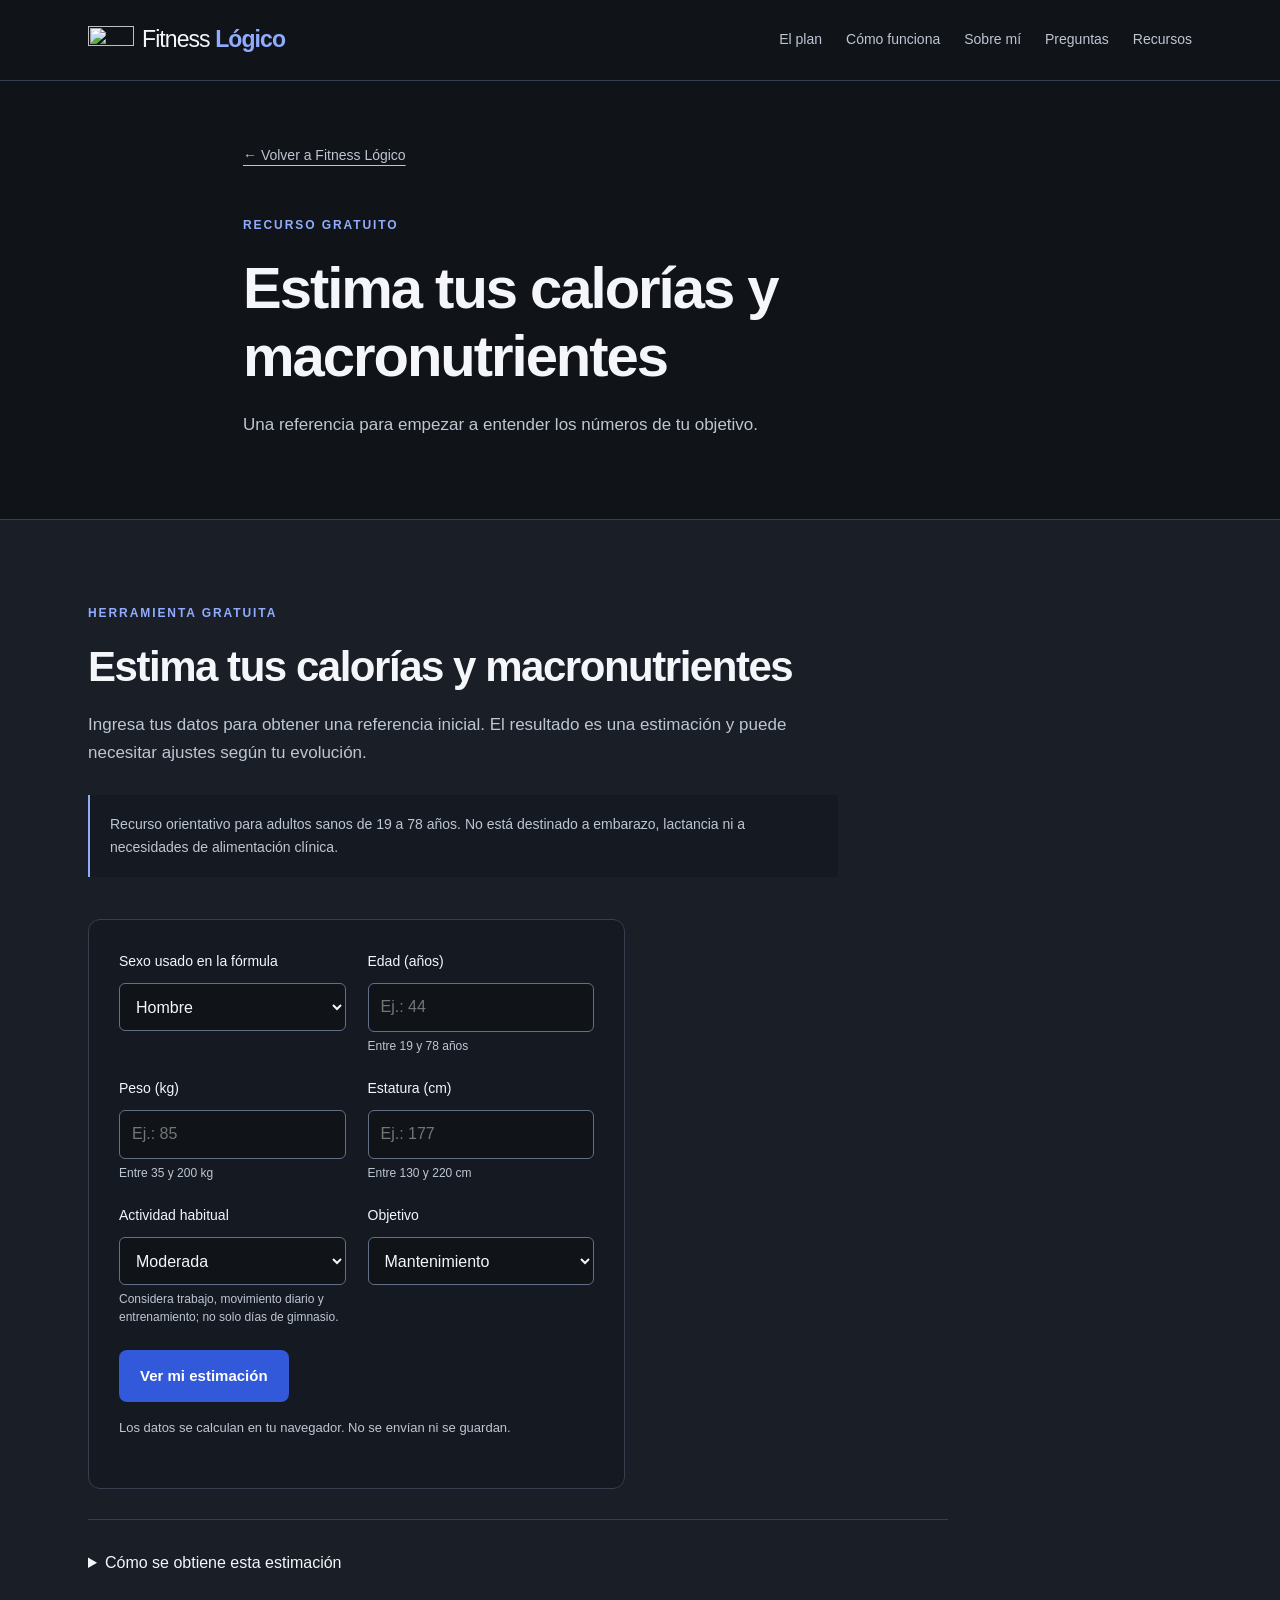
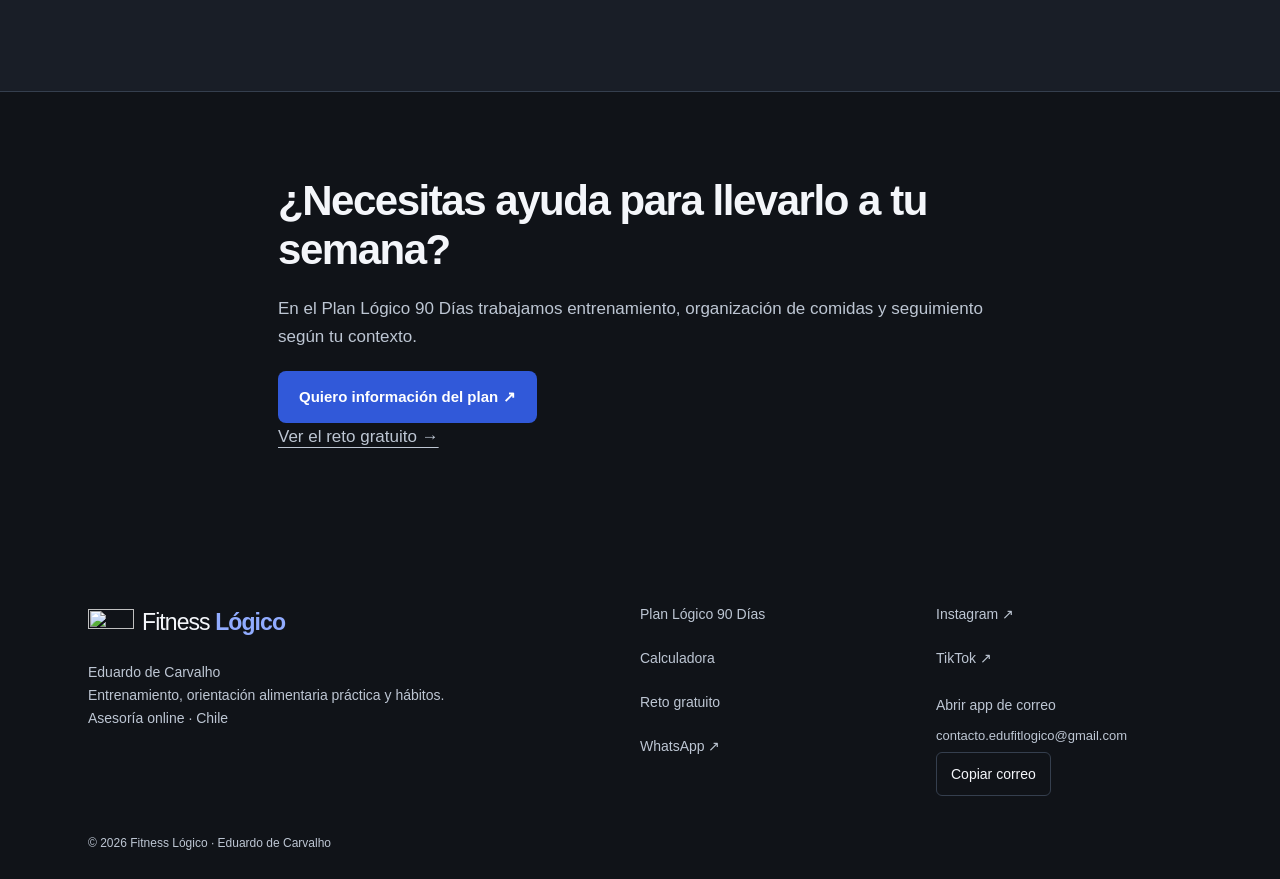
==== commit b0d0a226: "Add files via upload" ====
--- a/calculadora.html
+++ b/calculadora.html
@@ -1 +1 @@
-<!doctype html><html lang="es"><head><meta charset="utf-8"><meta name="viewport" content="width=device-width,initial-scale=1"><meta name="description" content="Estima calorías y macronutrientes como referencia inicial. Herramienta gratuita de Fitness Lógico para adultos, con límites y supuestos visibles."><meta property="og:title" content="Calculadora orientativa | Fitness Lógico"><meta property="og:description" content="Estima calorías y macronutrientes como referencia inicial. Herramienta gratuita de Fitness Lógico para adultos, con límites y supuestos visibles."><meta property="og:type" content="website"><meta property="og:url" content="https://fitnesslogico.com/calculadora.html"><meta property="og:image" content="https://fitnesslogico.com/assets/eduardo-hero.webp"><meta name="theme-color" content="#101318"><title>Calculadora orientativa | Fitness Lógico</title><link rel="stylesheet" href="assets/site.css"><script src="assets/calculator.js" defer></script><script src="assets/site.js" defer></script></head><body><a class="skip" href="#main">Ir al contenido</a><header class="header"><div class="container nav"><a class="brand" href="index.html" aria-label="Fitness Lógico, inicio"><span class="brand-dot" aria-hidden="true"></span><span>Fitness <strong>Lógico</strong></span></a><nav aria-label="Navegación principal" class="desktop-nav"><a href="index.html#plan">El plan</a><a href="index.html#como-funciona">Cómo funciona</a><a href="index.html#sobre-mi">Sobre mí</a><a href="index.html#faq">Preguntas</a><a href="index.html#recursos">Recursos</a></nav><details class="mobile-nav"><summary>Menú</summary><nav aria-label="Navegación móvil"><a href="index.html#plan">El plan</a><a href="index.html#como-funciona">Cómo funciona</a><a href="index.html#sobre-mi">Sobre mí</a><a href="index.html#faq">Preguntas</a><a href="calculadora.html">Calculadora</a><a href="reto.html">Reto gratuito</a></nav></details></div></header><main id="main"><section class="container page-intro"><a class="back" href="index.html#recursos">← Volver a Fitness Lógico</a><p class="eyebrow">RECURSO GRATUITO</p><h1>Estima tus calorías y macronutrientes</h1><p>Una referencia para empezar a entender los números de tu objetivo.</p></section><section class="section surface" id="calculadora"><div class="container"><div class="section-title"><p class="eyebrow">HERRAMIENTA GRATUITA</p><h2>Estima tus calorías y macronutrientes</h2><p>Ingresa tus datos para obtener una referencia inicial. El resultado es una estimación y puede necesitar ajustes según tu evolución.</p><p class="note">Recurso orientativo para adultos sanos de 19 a 78 años. No está destinado a embarazo, lactancia ni a necesidades de alimentación clínica.</p></div><div class="calculator" data-calculator><div class="calc-form" role="group" aria-label="Datos de la calculadora"><div class="form-grid"><div class="field"><label for="sex">Sexo usado en la fórmula</label><select id="sex" name="sex" aria-describedby="sex-error"><option value="hombre">Hombre</option><option value="mujer">Mujer</option></select><span id="sex-error" class="field-error"></span></div><div class="field"><label for="age">Edad (años)</label><input id="age" name="age" type="number" min="19" max="78" step="1" inputmode="numeric" placeholder="Ej.: 44" required aria-describedby="age-hint age-error"><span id="age-hint" class="field-hint">Entre 19 y 78 años</span><span id="age-error" class="field-error"></span></div><div class="field"><label for="weight">Peso (kg)</label><input id="weight" name="weight" type="number" min="35" max="200" step="0.1" inputmode="decimal" placeholder="Ej.: 85" required aria-describedby="weight-hint weight-error"><span id="weight-hint" class="field-hint">Entre 35 y 200 kg</span><span id="weight-error" class="field-error"></span></div><div class="field"><label for="height">Estatura (cm)</label><input id="height" name="height" type="number" min="130" max="220" step="0.1" inputmode="decimal" placeholder="Ej.: 177" required aria-describedby="height-hint height-error"><span id="height-hint" class="field-hint">Entre 130 y 220 cm</span><span id="height-error" class="field-error"></span></div><div class="field"><label for="activity">Actividad habitual</label><select id="activity" name="activity" aria-describedby="activity-hint activity-error"><option value="1.2">Sedentaria</option><option value="1.375">Ligera</option><option value="1.55" selected>Moderada</option><option value="1.725">Alta</option><option value="1.9">Muy alta</option></select><span id="activity-hint" class="field-hint">Considera trabajo, movimiento diario y entrenamiento; no solo días de gimnasio.</span><span id="activity-error" class="field-error"></span></div><div class="field"><label for="goal">Objetivo</label><select id="goal" name="goal" aria-describedby="goal-error"><option value="mantenimiento">Mantenimiento</option><option value="deficit">Déficit</option><option value="superavit">Superávit</option></select><span id="goal-error" class="field-error"></span></div></div><p class="calc-status" role="status" aria-live="polite"></p><button type="button" class="button primary" data-calculate>Ver mi estimación</button><p class="micro">Los datos se calculan en tu navegador. No se envían ni se guardan.</p></div><section class="calc-result" aria-labelledby="result-title" hidden tabindex="-1"><p class="eyebrow">REFERENCIA INICIAL</p><h3 id="result-title">Tu estimación</h3><p class="result-number"><span data-result="target"></span><span> kcal/día</span></p><p data-result="goal"></p><div class="result-details"><p>Gasto en reposo estimado <strong><span data-result="bmr"></span> kcal</strong></p><p>Gasto diario estimado <strong><span data-result="tdee"></span> kcal</strong></p></div><h4>Distribución orientativa</h4><div class="macros"><p>Proteína<strong><span data-result="protein"></span> g</strong></p><p>Grasa<strong><span data-result="fat"></span> g</strong></p><p>Carbohidratos<strong><span data-result="carbs"></span> g</strong></p></div><p class="micro">Cantidades redondeadas. El reparto es un ejemplo de cálculo, no una pauta individual.</p><p class="note">Este cálculo usa una fórmula y la actividad que declaras. No mide tu metabolismo ni proporciona cantidades exactas para tu caso.</p></section><noscript><p>Activa JavaScript para calcular. Puedes leer el resto de la página y consultar el programa sin usar esta herramienta.</p></noscript></div><details class="method"><summary>Cómo se obtiene esta estimación</summary><p>Se usa la ecuación Mifflin–St Jeor para estimar el gasto en reposo y un factor aproximado de actividad. El ejemplo de déficit aplica un 20% menos y el de superávit un 15% más sobre el gasto estimado.</p><p>El reparto ilustrativo conserva los parámetros de la herramienta anterior: proteína de 2,2 g/kg en déficit, 2 g/kg en mantenimiento y 1,8 g/kg en superávit; 25% de la energía en grasa y el resto en carbohidratos. Estos parámetros no son una recomendación universal ni proceden todos de la ecuación Mifflin.</p><p>La herramienta no evalúa tu salud ni puede decidir por ti qué objetivo o cantidades necesitas. Si los datos no permiten un reparto coherente, no muestra un resultado.</p><a href="https://pubmed.ncbi.nlm.nih.gov/2305711/" target="_blank" rel="noopener noreferrer">Referencia de la ecuación: Mifflin y colaboradores, 1990 ↗</a></details></div></section><section class="section"><div class="container narrow"><h2>¿Necesitas ayuda para llevarlo a tu semana?</h2><p>En el Plan Lógico 90 Días trabajamos entrenamiento, organización de comidas y seguimiento según tu contexto.</p><a class="button primary" href="https://wa.me/56953361953?text=Hola%20Eduardo%2C%20quiero%20informaci%C3%B3n%20del%20Plan%20L%C3%B3gico%2090%20D%C3%ADas.%20Me%20gustar%C3%ADa%20saber%20c%C3%B3mo%20empezar." target="_blank" rel="noopener noreferrer">Quiero información del plan<span aria-hidden="true"> ↗</span></a><p><a href="reto.html">Ver el reto gratuito →</a></p></div></section></main><footer class="footer"><div class="container footer-grid"><div><a class="brand" href="index.html">Fitness <strong>Lógico</strong></a><p>Eduardo de Carvalho<br>Entrenamiento, orientación alimentaria práctica y hábitos.<br>Asesoría online · Chile</p></div><nav aria-label="Recursos y contacto"><a href="index.html#plan">Plan Lógico 90 Días</a><a href="calculadora.html">Calculadora</a><a href="reto.html">Reto gratuito</a><a href="https://wa.me/56953361953?text=Hola%20Eduardo%2C%20quiero%20informaci%C3%B3n%20del%20Plan%20L%C3%B3gico%2090%20D%C3%ADas.%20Me%20gustar%C3%ADa%20saber%20c%C3%B3mo%20empezar." target="_blank" rel="noopener noreferrer">WhatsApp ↗</a></nav><nav aria-label="Redes"><a href="https://instagram.com/edu.fitness.logico" target="_blank" rel="noopener noreferrer">Instagram ↗</a><a href="https://www.tiktok.com/@fitness_logico" target="_blank" rel="noopener noreferrer">TikTok ↗</a><div class="email-contact"><a href="mailto:contacto.edufitlogico@gmail.com">Abrir app de correo</a><span class="email-address">contacto.edufitlogico@gmail.com</span><button type="button" class="copy-email" data-copy-email="contacto.edufitlogico@gmail.com">Copiar correo</button><span class="email-status" role="status" aria-live="polite"></span></div></nav></div><div class="container footer-bottom">© 2026 Fitness Lógico · Eduardo de Carvalho</div></footer></body></html>+<!doctype html><html lang="es"><head><meta charset="utf-8"><meta name="viewport" content="width=device-width,initial-scale=1"><meta name="description" content="Estima calorías y macronutrientes como referencia inicial. Herramienta gratuita de Fitness Lógico para adultos, con límites y supuestos visibles."><meta property="og:title" content="Calculadora orientativa | Fitness Lógico"><meta property="og:description" content="Estima calorías y macronutrientes como referencia inicial. Herramienta gratuita de Fitness Lógico para adultos, con límites y supuestos visibles."><meta property="og:type" content="website"><meta property="og:url" content="https://fitnesslogico.com/calculadora.html"><meta property="og:image" content="https://fitnesslogico.com/assets/eduardo-hero.webp"><meta name="theme-color" content="#101318"><title>Calculadora orientativa | Fitness Lógico</title><link rel="stylesheet" href="assets/site.css"><script src="assets/calculator.js" defer></script><script src="assets/site.js" defer></script><link rel="icon" href="assets/favicon.svg" type="image/svg+xml"><link rel="apple-touch-icon" href="assets/apple-touch-icon.png"></head><body><a class="skip" href="#main">Ir al contenido</a><header class="header"><div class="container nav"><a class="brand" href="index.html" aria-label="Fitness Lógico, inicio"><img class="brand-logo" src="assets/logo-fl.svg" width="46" height="40" alt="" aria-hidden="true"><span>Fitness <strong>Lógico</strong></span></a><nav aria-label="Navegación principal" class="desktop-nav"><a href="index.html#plan">El plan</a><a href="index.html#como-funciona">Cómo funciona</a><a href="index.html#sobre-mi">Sobre mí</a><a href="index.html#faq">Preguntas</a><a href="index.html#recursos">Recursos</a></nav><details class="mobile-nav"><summary>Menú</summary><nav aria-label="Navegación móvil"><a href="index.html#plan">El plan</a><a href="index.html#como-funciona">Cómo funciona</a><a href="index.html#sobre-mi">Sobre mí</a><a href="index.html#faq">Preguntas</a><a href="calculadora.html">Calculadora</a><a href="reto.html">Reto gratuito</a></nav></details></div></header><main id="main"><section class="container page-intro"><a class="back" href="index.html#recursos">← Volver a Fitness Lógico</a><p class="eyebrow">RECURSO GRATUITO</p><h1>Estima tus calorías y macronutrientes</h1><p>Una referencia para empezar a entender los números de tu objetivo.</p></section><section class="section surface" id="calculadora"><div class="container"><div class="section-title"><p class="eyebrow">HERRAMIENTA GRATUITA</p><h2>Estima tus calorías y macronutrientes</h2><p>Ingresa tus datos para obtener una referencia inicial. El resultado es una estimación y puede necesitar ajustes según tu evolución.</p><p class="note">Recurso orientativo para adultos sanos de 19 a 78 años. No está destinado a embarazo, lactancia ni a necesidades de alimentación clínica.</p></div><div class="calculator" data-calculator><div class="calc-form" role="group" aria-label="Datos de la calculadora"><div class="form-grid"><div class="field"><label for="sex">Sexo usado en la fórmula</label><select id="sex" name="sex" aria-describedby="sex-error"><option value="hombre">Hombre</option><option value="mujer">Mujer</option></select><span id="sex-error" class="field-error"></span></div><div class="field"><label for="age">Edad (años)</label><input id="age" name="age" type="number" min="19" max="78" step="1" inputmode="numeric" placeholder="Ej.: 44" required aria-describedby="age-hint age-error"><span id="age-hint" class="field-hint">Entre 19 y 78 años</span><span id="age-error" class="field-error"></span></div><div class="field"><label for="weight">Peso (kg)</label><input id="weight" name="weight" type="number" min="35" max="200" step="0.1" inputmode="decimal" placeholder="Ej.: 85" required aria-describedby="weight-hint weight-error"><span id="weight-hint" class="field-hint">Entre 35 y 200 kg</span><span id="weight-error" class="field-error"></span></div><div class="field"><label for="height">Estatura (cm)</label><input id="height" name="height" type="number" min="130" max="220" step="0.1" inputmode="decimal" placeholder="Ej.: 177" required aria-describedby="height-hint height-error"><span id="height-hint" class="field-hint">Entre 130 y 220 cm</span><span id="height-error" class="field-error"></span></div><div class="field"><label for="activity">Actividad habitual</label><select id="activity" name="activity" aria-describedby="activity-hint activity-error"><option value="1.2">Sedentaria</option><option value="1.375">Ligera</option><option value="1.55" selected>Moderada</option><option value="1.725">Alta</option><option value="1.9">Muy alta</option></select><span id="activity-hint" class="field-hint">Considera trabajo, movimiento diario y entrenamiento; no solo días de gimnasio.</span><span id="activity-error" class="field-error"></span></div><div class="field"><label for="goal">Objetivo</label><select id="goal" name="goal" aria-describedby="goal-error"><option value="mantenimiento">Mantenimiento</option><option value="deficit">Déficit</option><option value="superavit">Superávit</option></select><span id="goal-error" class="field-error"></span></div></div><p class="calc-status" role="status" aria-live="polite"></p><button type="button" class="button primary" data-calculate>Ver mi estimación</button><p class="micro">Los datos se calculan en tu navegador. No se envían ni se guardan.</p></div><section class="calc-result" aria-labelledby="result-title" hidden tabindex="-1"><p class="eyebrow">REFERENCIA INICIAL</p><h3 id="result-title">Tu estimación</h3><p class="result-number"><span data-result="target"></span><span> kcal/día</span></p><p data-result="goal"></p><div class="result-details"><p>Gasto en reposo estimado <strong><span data-result="bmr"></span> kcal</strong></p><p>Gasto diario estimado <strong><span data-result="tdee"></span> kcal</strong></p></div><h4>Distribución orientativa</h4><div class="macros"><p>Proteína<strong><span data-result="protein"></span> g</strong></p><p>Grasa<strong><span data-result="fat"></span> g</strong></p><p>Carbohidratos<strong><span data-result="carbs"></span> g</strong></p></div><p class="micro">Cantidades redondeadas. El reparto es un ejemplo de cálculo, no una pauta individual.</p><p class="note">Este cálculo usa una fórmula y la actividad que declaras. No mide tu metabolismo ni proporciona cantidades exactas para tu caso.</p></section><noscript><p>Activa JavaScript para calcular. Puedes leer el resto de la página y consultar el programa sin usar esta herramienta.</p></noscript></div><details class="method"><summary>Cómo se obtiene esta estimación</summary><p>Se usa la ecuación Mifflin–St Jeor para estimar el gasto en reposo y un factor aproximado de actividad. El ejemplo de déficit aplica un 20% menos y el de superávit un 15% más sobre el gasto estimado.</p><p>El reparto ilustrativo conserva los parámetros de la herramienta anterior: proteína de 2,2 g/kg en déficit, 2 g/kg en mantenimiento y 1,8 g/kg en superávit; 25% de la energía en grasa y el resto en carbohidratos. Estos parámetros no son una recomendación universal ni proceden todos de la ecuación Mifflin.</p><p>La herramienta no evalúa tu salud ni puede decidir por ti qué objetivo o cantidades necesitas. Si los datos no permiten un reparto coherente, no muestra un resultado.</p><a href="https://pubmed.ncbi.nlm.nih.gov/2305711/" target="_blank" rel="noopener noreferrer">Referencia de la ecuación: Mifflin y colaboradores, 1990 ↗</a></details></div></section><section class="section"><div class="container narrow"><h2>¿Necesitas ayuda para llevarlo a tu semana?</h2><p>En el Plan Lógico 90 Días trabajamos entrenamiento, organización de comidas y seguimiento según tu contexto.</p><a class="button primary" href="https://wa.me/56953361953?text=Hola%20Eduardo%2C%20quiero%20informaci%C3%B3n%20del%20Plan%20L%C3%B3gico%2090%20D%C3%ADas.%20Me%20gustar%C3%ADa%20saber%20c%C3%B3mo%20empezar." target="_blank" rel="noopener noreferrer">Quiero información del plan<span aria-hidden="true"> ↗</span></a><p><a href="reto.html">Ver el reto gratuito →</a></p></div></section></main><footer class="footer"><div class="container footer-grid"><div><a class="brand" href="index.html"><img class="brand-logo" src="assets/logo-fl.svg" width="46" height="40" alt="" aria-hidden="true"><span>Fitness <strong>Lógico</strong></span></a><p>Eduardo de Carvalho<br>Entrenamiento, orientación alimentaria práctica y hábitos.<br>Asesoría online · Chile</p></div><nav aria-label="Recursos y contacto"><a href="index.html#plan">Plan Lógico 90 Días</a><a href="calculadora.html">Calculadora</a><a href="reto.html">Reto gratuito</a><a href="https://wa.me/56953361953?text=Hola%20Eduardo%2C%20quiero%20informaci%C3%B3n%20del%20Plan%20L%C3%B3gico%2090%20D%C3%ADas.%20Me%20gustar%C3%ADa%20saber%20c%C3%B3mo%20empezar." target="_blank" rel="noopener noreferrer">WhatsApp ↗</a></nav><nav aria-label="Redes"><a href="https://instagram.com/edu.fitness.logico" target="_blank" rel="noopener noreferrer">Instagram ↗</a><a href="https://www.tiktok.com/@fitness_logico" target="_blank" rel="noopener noreferrer">TikTok ↗</a><div class="email-contact"><a href="mailto:contacto.edufitlogico@gmail.com">Abrir app de correo</a><span class="email-address">contacto.edufitlogico@gmail.com</span><button type="button" class="copy-email" data-copy-email="contacto.edufitlogico@gmail.com">Copiar correo</button><span class="email-status" role="status" aria-live="polite"></span></div></nav></div><div class="container footer-bottom">© 2026 Fitness Lógico · Eduardo de Carvalho</div></footer></body></html>
--- a/assets/site.css
+++ b/assets/site.css
@@ -0,0 +1,6 @@
+:root{--bg:#101318;--surface:#191e27;--card:#151a22;--fg:#f4f6fa;--muted:#bdc6d3;--line:#353f4e;--blue:#3159d9;--accent:#91acff;--error:#ffb3b3}*{box-sizing:border-box}html{scroll-behavior:smooth;scroll-padding-top:92px}body{margin:0;background:var(--bg);color:var(--fg);font:17px/1.65 -apple-system,BlinkMacSystemFont,"Segoe UI",Arial,sans-serif}a{color:inherit;text-underline-offset:5px}a:hover{color:var(--accent)}p{margin:0 0 20px;color:var(--muted)}h1,h2,h3,h4{line-height:1.18;color:var(--fg);margin:0 0 20px;letter-spacing:-.035em}h1{font-size:clamp(38px,5.1vw,66px);font-weight:650}h2{font-size:clamp(30px,3.3vw,42px);font-weight:600}h3{font-size:24px}h4{font-size:19px}img{display:block;max-width:100%;height:auto}button,input,select,summary{font:inherit}button,summary{cursor:pointer}button:disabled{cursor:default}a,button,summary,input,select{touch-action:manipulation}a:focus-visible,button:focus-visible,summary:focus-visible,input:focus-visible,select:focus-visible,[tabindex]:focus-visible{outline:3px solid var(--accent);outline-offset:5px}button,a,summary{-webkit-tap-highlight-color:transparent}[hidden]{display:none!important}.container{max-width:1160px;margin:auto;padding:0 28px}.narrow{max-width:780px}.header{position:sticky;top:0;z-index:20;background:var(--bg);border-bottom:1px solid var(--line)}.nav{display:flex;justify-content:space-between;align-items:center;min-height:80px;gap:28px}.brand{display:flex;gap:8px;align-items:center;text-decoration:none;font-size:23px;white-space:nowrap;letter-spacing:-.04em}.brand strong{color:var(--accent);font-weight:650}.brand-dot{width:10px;height:10px;border-radius:50%;background:var(--accent);margin-right:4px}.desktop-nav{display:flex;gap:24px;font-size:14px}.desktop-nav a{text-decoration:none;color:var(--muted);padding:12px 0}.desktop-nav a:hover{color:var(--fg)}.mobile-nav{display:none}.skip{position:fixed;top:8px;left:8px;transform:translateY(-160%);padding:12px;background:var(--fg);color:var(--bg);z-index:50}.skip:focus{transform:none}.hero{padding-top:65px;padding-bottom:80px;display:grid;grid-template-columns:1.22fr 1fr;gap:60px;align-items:center}.hero h1 span{color:var(--accent)}.eyebrow{font-size:12px;letter-spacing:.16em;font-weight:650;color:var(--accent);margin-bottom:18px}.intro{font-size:18px;line-height:1.65;max-width:680px}.hero-price{color:var(--fg);font-weight:600;margin:28px 0 22px;font-size:16px}.actions{display:flex;gap:12px;flex-wrap:wrap}.button{display:inline-flex;align-items:center;justify-content:center;gap:5px;min-height:52px;padding:14px 20px;border-radius:8px;text-decoration:none;font-size:15px;font-weight:600;line-height:1.3;border:1px solid transparent;text-align:center}.primary{background:var(--blue);color:#fff}.primary:hover{background:#284bbd;color:#fff}.secondary{border-color:var(--line);color:var(--fg);background:transparent}.micro{font-size:13px;line-height:1.55;margin-top:16px}.hero-photo{margin:0;position:relative}.hero-photo img{width:100%;height:580px;object-fit:cover;object-position:50% 25%;border-radius:16px}.hero-photo figcaption{font-size:13px;padding:16px 0 0;color:var(--muted)}.section{padding:84px 0;border-top:1px solid var(--line)}.surface{background:var(--surface)}.section-title{max-width:750px;margin-bottom:42px}.three-grid{display:grid;grid-template-columns:repeat(3,1fr);gap:28px}.pillar{border-top:1px solid var(--line);padding-top:24px}.index{display:block;font-size:14px;color:var(--accent);margin-bottom:22px}.pillar p{font-size:16px}.note{padding:18px 20px;border-left:2px solid var(--accent);background:var(--card);font-size:14px;margin-top:28px}.split{display:grid;grid-template-columns:.85fr 1.15fr;gap:80px}.steps{list-style:none;margin:0;padding:0}.steps li{display:flex;gap:20px;padding:0 0 28px;margin-bottom:28px;border-bottom:1px solid var(--line)}.steps li:last-child{padding-bottom:0;margin:0;border:0}.steps h3{font-size:21px;margin-bottom:12px}.steps p{font-size:16px;margin:0}.step-number{flex:0 0 42px;width:42px;height:42px;display:flex;justify-content:center;align-items:center;border:1px solid var(--line);border-radius:50%;color:var(--accent);font-size:14px}.example{display:grid;grid-template-columns:1fr 1fr;gap:72px}.message{padding:24px;background:var(--surface);border-radius:12px;margin-top:16px}.message p:last-child{margin:0;color:var(--fg)}.message .eyebrow{margin-bottom:12px}.reply{border-left:3px solid var(--accent)}.about{display:grid;grid-template-columns:.8fr 1.2fr;gap:70px;align-items:center}.about img{width:100%;height:400px;object-fit:cover;border-radius:12px}.price-panel{display:grid;grid-template-columns:.8fr 1.2fr;gap:70px}.price-value{font-size:48px;color:var(--fg);letter-spacing:-.04em;line-height:1.3;margin-bottom:8px}.price-value span{font-size:19px;letter-spacing:0}.check-list{list-style:none;margin:0 0 24px;padding:0}.check-list li{position:relative;padding:12px 0 12px 27px;border-bottom:1px solid var(--line);font-size:16px;color:var(--muted)}.check-list li:before{content:"✓";position:absolute;left:0;color:var(--accent)}.faq-layout{display:grid;grid-template-columns:.85fr 1.15fr;gap:70px}.faq details{border-bottom:1px solid var(--line)}.faq summary{padding:22px 0;display:flex;align-items:center;justify-content:space-between;gap:20px;font-size:17px;list-style:none}.faq summary::-webkit-details-marker{display:none}.faq summary span{color:var(--accent);font-size:24px}.faq details[open] summary span{transform:rotate(45deg)}.faq p{padding-right:22px;font-size:16px}.two-grid{display:grid;grid-template-columns:1fr 1fr;gap:30px}.resource{padding:32px;background:var(--surface);border:1px solid var(--line);border-radius:12px;display:flex;flex-direction:column}.resource p{font-size:16px}.text-link{display:inline-flex;align-items:center;min-height:48px;font-size:16px;color:var(--accent);font-weight:600;margin-top:auto}.contact{text-align:center;background:var(--surface)}.contact p{max-width:630px;margin-left:auto;margin-right:auto}.contact h2{margin-bottom:24px}.footer{padding:48px 0 25px}.footer-grid{display:grid;grid-template-columns:2fr 1fr 1fr;gap:40px}.footer p{font-size:14px;margin-top:18px}.footer nav{display:flex;flex-direction:column;gap:4px}.footer nav a{font-size:14px;min-height:40px;text-decoration:none;color:var(--muted)}.footer-bottom{font-size:12px;color:var(--muted);margin-top:30px}.page-intro{padding-top:60px;padding-bottom:60px;max-width:850px}.page-intro h1{font-size:clamp(38px,4.6vw,58px)}.back{display:inline-flex;font-size:14px;min-height:48px;margin-bottom:24px;color:var(--muted)}.calculator{display:grid;grid-template-columns:1fr 1fr;gap:30px;align-items:start}.calc-form{padding:30px;border:1px solid var(--line);border-radius:12px;background:var(--card)}.form-grid{display:grid;grid-template-columns:1fr 1fr;gap:22px}.field{min-width:0}.field label{display:block;font-size:14px;margin-bottom:10px;color:var(--fg)}input,select{width:100%;min-height:48px;padding:10px 12px;border:1px solid #627086;background:var(--bg);color:var(--fg);border-radius:6px;font-size:16px}input[aria-invalid="true"],select[aria-invalid="true"]{border-color:var(--error)}.field-hint{font-size:12px;color:var(--muted);display:block;margin-top:6px;line-height:1.45}.field-error{display:block;color:var(--error);font-size:13px;line-height:1.45;margin-top:6px}.field-error:empty{display:none}.calc-status{font-size:14px;margin-top:24px}.calc-result{padding:30px;border:1px solid var(--line);border-radius:12px;background:var(--card)}.result-number{color:var(--fg);font-size:42px;line-height:1.2;margin-bottom:12px;letter-spacing:-.035em}.result-number>span:last-child{font-size:17px;letter-spacing:0}.result-details{margin:26px 0}.result-details p{display:flex;justify-content:space-between;gap:20px;border-bottom:1px solid var(--line);padding-bottom:12px;font-size:14px}.result-details strong{white-space:nowrap;font-weight:500;color:var(--fg)}.macros{display:grid;grid-template-columns:repeat(3,1fr);gap:10px}.macros p{font-size:12px;margin:0}.macros strong{display:block;color:var(--fg);font-size:23px;font-weight:500;margin-top:6px}.method{margin-top:30px;border-top:1px solid var(--line);padding:18px 0;font-size:14px;max-width:860px}.method summary{padding:12px 0;color:var(--fg);font-size:16px}.method p{margin:16px 0}.challenge-intro{max-width:900px}.challenge-guide{max-width:850px;padding-bottom:36px}.challenge-guide h2{font-size:26px}.challenge-days{max-width:850px}.day{border:1px solid var(--line);background:var(--card);border-radius:10px;margin-top:16px;scroll-margin-top:100px}.day summary{display:flex;align-items:center;gap:20px;padding:24px;list-style:none;font-size:20px;line-height:1.35}.day summary::-webkit-details-marker{display:none}.day-number{font-size:12px;letter-spacing:.08em;color:var(--accent);flex:0 0 58px}.plus{margin-left:auto;color:var(--accent);font-size:24px}.day[open] .plus{transform:rotate(45deg)}.day-content{padding:0 24px 28px 102px}.day-content h3{font-size:17px}.day-content li{color:var(--muted);font-size:16px;margin-bottom:12px}.day-content ul{padding-left:20px}
+@media(max-width:980px){.desktop-nav{gap:14px}.hero{gap:32px}.hero-photo img{height:500px}.hero h1{font-size:48px}.split,.example,.about,.price-panel,.faq-layout{gap:40px}.three-grid{gap:22px}.pillar h3{font-size:21px}.actions{display:block}.actions .button{display:flex;margin-bottom:12px}.calculator{gap:20px}.calc-form,.calc-result{padding:22px}}
+@media(max-width:760px){html{scroll-padding-top:80px}.container{padding:0 20px}.nav{min-height:68px}.brand{font-size:21px}.desktop-nav{display:none}.mobile-nav{display:block}.mobile-nav summary{min-height:48px;display:flex;align-items:center;font-size:14px;padding:0 10px}.mobile-nav nav{position:absolute;top:68px;left:0;right:0;background:var(--surface);padding:18px 20px;border-bottom:1px solid var(--line);display:grid;grid-template-columns:1fr 1fr;gap:8px 22px}.mobile-nav nav a{min-height:48px;display:flex;align-items:center;text-decoration:none;font-size:15px}.hero{display:flex;flex-direction:column;align-items:stretch;gap:32px;padding-top:36px;padding-bottom:48px}.hero h1{font-size:clamp(34px,9vw,42px)}.intro{font-size:17px}.hero-price{font-size:15px;margin-top:24px}.hero-photo img{height:360px;object-position:50% 25%}.hero-photo figcaption{font-size:12px}.hero .micro{font-size:12px}.section{padding:52px 0}.section-title{margin-bottom:30px}h2{font-size:30px}.three-grid,.split,.example,.about,.price-panel,.faq-layout,.two-grid,.calculator{grid-template-columns:1fr;gap:30px}.pillar h3{font-size:23px}.pillar p{font-size:16px}.steps li{padding-bottom:22px;margin-bottom:22px}.about img{height:auto;max-height:440px;object-position:50% 25%}.price-value{font-size:44px}.price-panel .primary{width:100%}.resource{padding:26px}.footer-grid{grid-template-columns:1fr 1fr;gap:24px}.footer-grid>div{grid-column:1/-1}.footer{padding-top:34px}.page-intro{padding-top:32px;padding-bottom:38px}.page-intro h1{font-size:36px}.form-grid{gap:18px 14px}.calc-form,.calc-result{padding:22px}.calc-result .note{padding:16px}.contact br{display:none}.contact .primary{width:100%}.day summary{padding:20px 16px;gap:12px;font-size:18px}.day-number{flex-basis:48px;font-size:11px}.day-content{padding:0 20px 22px}.challenge-guide{padding-bottom:28px}.challenge-guide h2{font-size:26px}.challenge-intro .primary{width:100%}}
+@media(max-width:360px){.container{padding:0 16px}.form-grid{grid-template-columns:1fr}.hero h1{font-size:34px}.button{font-size:14px;padding:14px 16px}.result-number{font-size:36px}.macros{grid-template-columns:1fr}.macros p{display:flex;justify-content:space-between;align-items:center}.macros strong{margin:0}.result-details p{display:block}.result-details strong{display:block;margin-top:4px}}@media(prefers-reduced-motion:reduce){html{scroll-behavior:auto}}@media print{.header,.footer,.button,.back{display:none}body{background:white;color:black}h1,h2,h3,h4,p{color:black}.section{padding:24px 0}.surface{background:white}details>div,details>p{display:block}a{color:black}.day{break-inside:avoid}}
+
+.email-address{display:block;overflow-wrap:anywhere;color:var(--muted);font-size:13px;margin:6px 0}.copy-email{display:inline-flex;align-items:center;min-height:44px;border:1px solid var(--line);border-radius:6px;background:transparent;color:var(--fg);padding:8px 14px;font-size:14px}.email-status{display:block;font-size:12px;color:var(--muted);line-height:1.5;margin-top:8px}
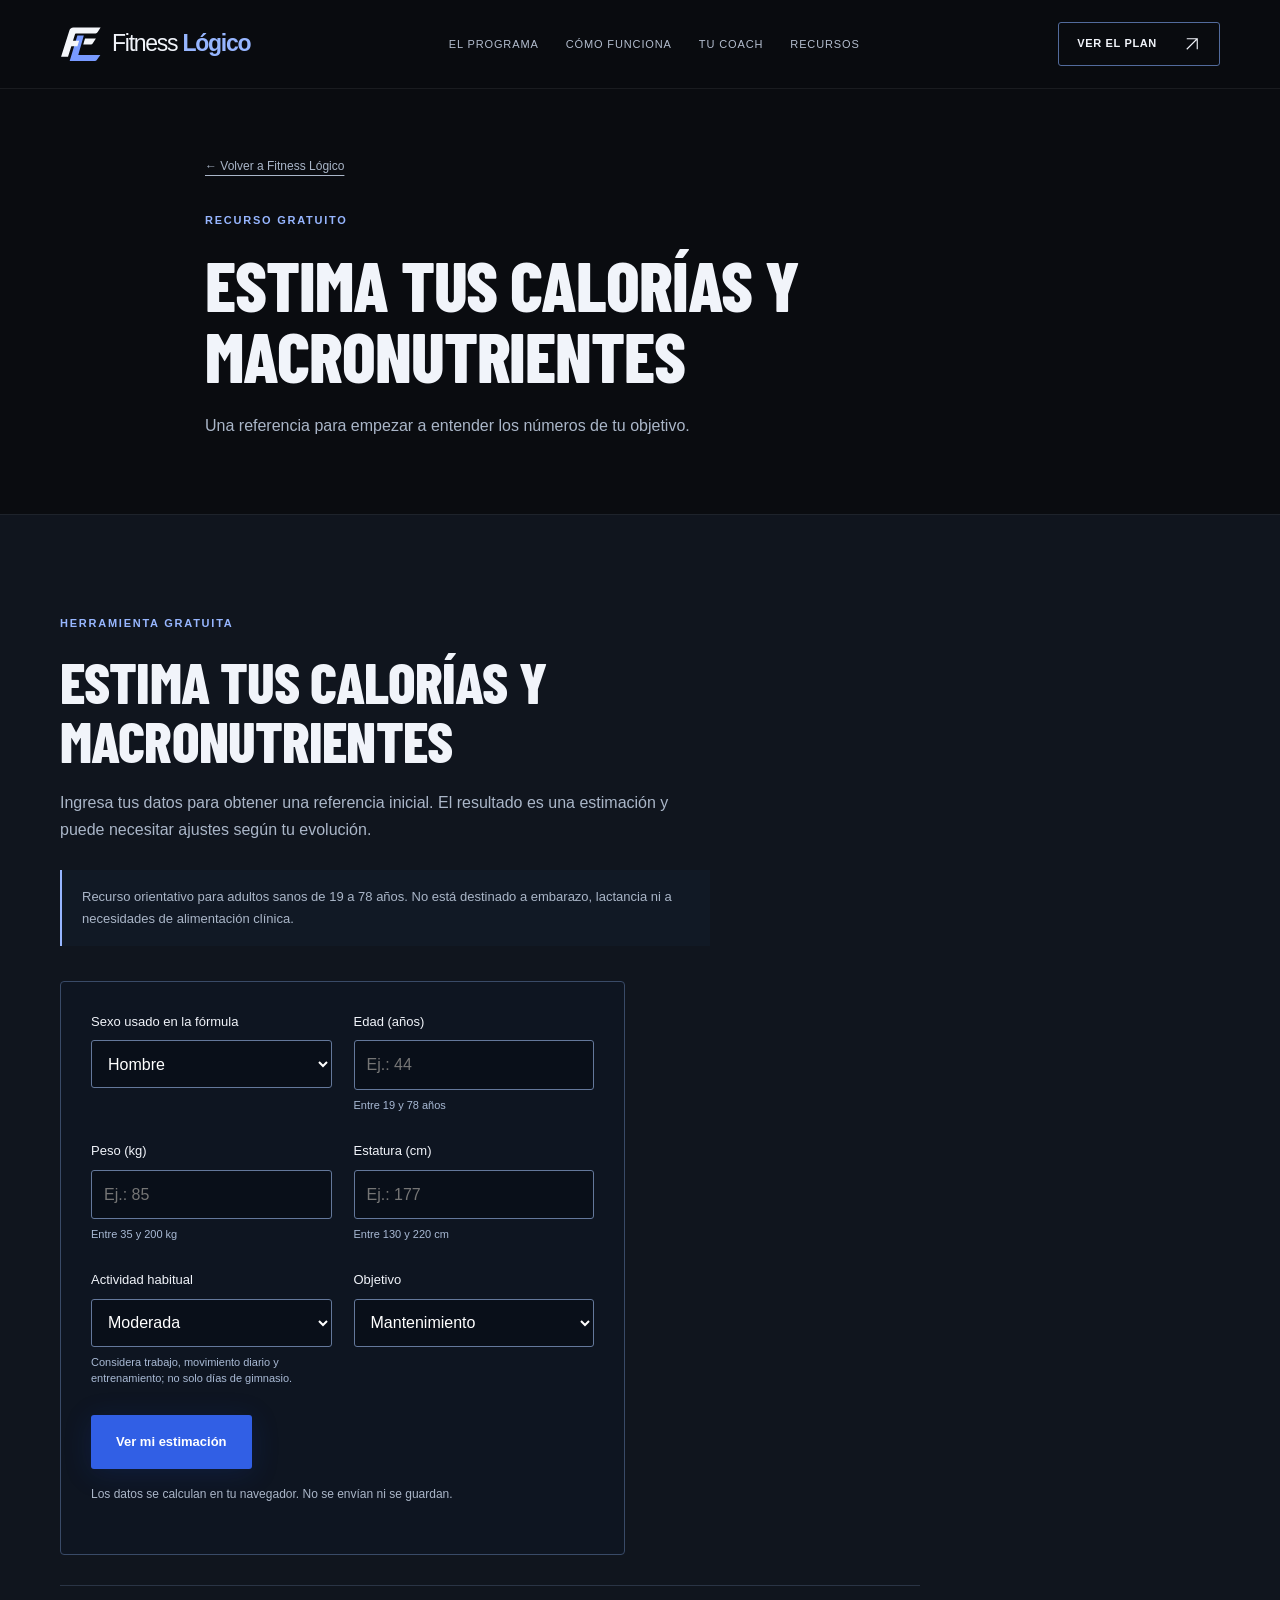
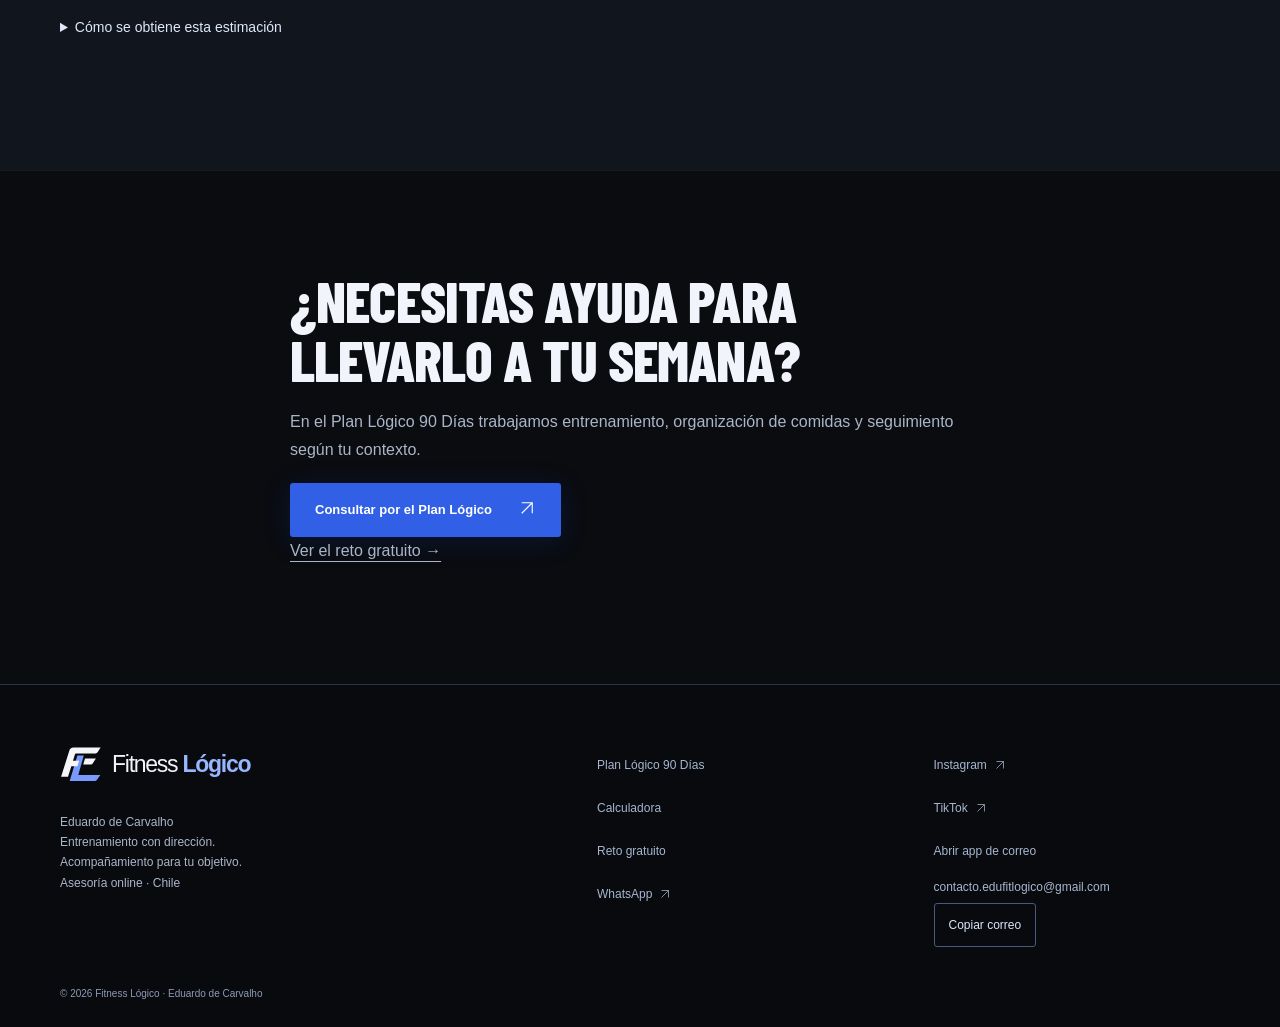
==== commit 65a4b729: "Rediseña Fitness Lógico y prepara el recorrido desde Instagram" ====
--- a/calculadora.html
+++ b/calculadora.html
@@ -1 +1,226 @@
-<!doctype html><html lang="es"><head><meta charset="utf-8"><meta name="viewport" content="width=device-width,initial-scale=1"><meta name="description" content="Estima calorías y macronutrientes como referencia inicial. Herramienta gratuita de Fitness Lógico para adultos, con límites y supuestos visibles."><meta property="og:title" content="Calculadora orientativa | Fitness Lógico"><meta property="og:description" content="Estima calorías y macronutrientes como referencia inicial. Herramienta gratuita de Fitness Lógico para adultos, con límites y supuestos visibles."><meta property="og:type" content="website"><meta property="og:url" content="https://fitnesslogico.com/calculadora.html"><meta property="og:image" content="https://fitnesslogico.com/assets/eduardo-hero.webp"><meta name="theme-color" content="#101318"><title>Calculadora orientativa | Fitness Lógico</title><link rel="stylesheet" href="assets/site.css"><script src="assets/calculator.js" defer></script><script src="assets/site.js" defer></script><link rel="icon" href="assets/favicon.svg" type="image/svg+xml"><link rel="apple-touch-icon" href="assets/apple-touch-icon.png"></head><body><a class="skip" href="#main">Ir al contenido</a><header class="header"><div class="container nav"><a class="brand" href="index.html" aria-label="Fitness Lógico, inicio"><img class="brand-logo" src="assets/logo-fl.svg" width="46" height="40" alt="" aria-hidden="true"><span>Fitness <strong>Lógico</strong></span></a><nav aria-label="Navegación principal" class="desktop-nav"><a href="index.html#plan">El plan</a><a href="index.html#como-funciona">Cómo funciona</a><a href="index.html#sobre-mi">Sobre mí</a><a href="index.html#faq">Preguntas</a><a href="index.html#recursos">Recursos</a></nav><details class="mobile-nav"><summary>Menú</summary><nav aria-label="Navegación móvil"><a href="index.html#plan">El plan</a><a href="index.html#como-funciona">Cómo funciona</a><a href="index.html#sobre-mi">Sobre mí</a><a href="index.html#faq">Preguntas</a><a href="calculadora.html">Calculadora</a><a href="reto.html">Reto gratuito</a></nav></details></div></header><main id="main"><section class="container page-intro"><a class="back" href="index.html#recursos">← Volver a Fitness Lógico</a><p class="eyebrow">RECURSO GRATUITO</p><h1>Estima tus calorías y macronutrientes</h1><p>Una referencia para empezar a entender los números de tu objetivo.</p></section><section class="section surface" id="calculadora"><div class="container"><div class="section-title"><p class="eyebrow">HERRAMIENTA GRATUITA</p><h2>Estima tus calorías y macronutrientes</h2><p>Ingresa tus datos para obtener una referencia inicial. El resultado es una estimación y puede necesitar ajustes según tu evolución.</p><p class="note">Recurso orientativo para adultos sanos de 19 a 78 años. No está destinado a embarazo, lactancia ni a necesidades de alimentación clínica.</p></div><div class="calculator" data-calculator><div class="calc-form" role="group" aria-label="Datos de la calculadora"><div class="form-grid"><div class="field"><label for="sex">Sexo usado en la fórmula</label><select id="sex" name="sex" aria-describedby="sex-error"><option value="hombre">Hombre</option><option value="mujer">Mujer</option></select><span id="sex-error" class="field-error"></span></div><div class="field"><label for="age">Edad (años)</label><input id="age" name="age" type="number" min="19" max="78" step="1" inputmode="numeric" placeholder="Ej.: 44" required aria-describedby="age-hint age-error"><span id="age-hint" class="field-hint">Entre 19 y 78 años</span><span id="age-error" class="field-error"></span></div><div class="field"><label for="weight">Peso (kg)</label><input id="weight" name="weight" type="number" min="35" max="200" step="0.1" inputmode="decimal" placeholder="Ej.: 85" required aria-describedby="weight-hint weight-error"><span id="weight-hint" class="field-hint">Entre 35 y 200 kg</span><span id="weight-error" class="field-error"></span></div><div class="field"><label for="height">Estatura (cm)</label><input id="height" name="height" type="number" min="130" max="220" step="0.1" inputmode="decimal" placeholder="Ej.: 177" required aria-describedby="height-hint height-error"><span id="height-hint" class="field-hint">Entre 130 y 220 cm</span><span id="height-error" class="field-error"></span></div><div class="field"><label for="activity">Actividad habitual</label><select id="activity" name="activity" aria-describedby="activity-hint activity-error"><option value="1.2">Sedentaria</option><option value="1.375">Ligera</option><option value="1.55" selected>Moderada</option><option value="1.725">Alta</option><option value="1.9">Muy alta</option></select><span id="activity-hint" class="field-hint">Considera trabajo, movimiento diario y entrenamiento; no solo días de gimnasio.</span><span id="activity-error" class="field-error"></span></div><div class="field"><label for="goal">Objetivo</label><select id="goal" name="goal" aria-describedby="goal-error"><option value="mantenimiento">Mantenimiento</option><option value="deficit">Déficit</option><option value="superavit">Superávit</option></select><span id="goal-error" class="field-error"></span></div></div><p class="calc-status" role="status" aria-live="polite"></p><button type="button" class="button primary" data-calculate>Ver mi estimación</button><p class="micro">Los datos se calculan en tu navegador. No se envían ni se guardan.</p></div><section class="calc-result" aria-labelledby="result-title" hidden tabindex="-1"><p class="eyebrow">REFERENCIA INICIAL</p><h3 id="result-title">Tu estimación</h3><p class="result-number"><span data-result="target"></span><span> kcal/día</span></p><p data-result="goal"></p><div class="result-details"><p>Gasto en reposo estimado <strong><span data-result="bmr"></span> kcal</strong></p><p>Gasto diario estimado <strong><span data-result="tdee"></span> kcal</strong></p></div><h4>Distribución orientativa</h4><div class="macros"><p>Proteína<strong><span data-result="protein"></span> g</strong></p><p>Grasa<strong><span data-result="fat"></span> g</strong></p><p>Carbohidratos<strong><span data-result="carbs"></span> g</strong></p></div><p class="micro">Cantidades redondeadas. El reparto es un ejemplo de cálculo, no una pauta individual.</p><p class="note">Este cálculo usa una fórmula y la actividad que declaras. No mide tu metabolismo ni proporciona cantidades exactas para tu caso.</p></section><noscript><p>Activa JavaScript para calcular. Puedes leer el resto de la página y consultar el programa sin usar esta herramienta.</p></noscript></div><details class="method"><summary>Cómo se obtiene esta estimación</summary><p>Se usa la ecuación Mifflin–St Jeor para estimar el gasto en reposo y un factor aproximado de actividad. El ejemplo de déficit aplica un 20% menos y el de superávit un 15% más sobre el gasto estimado.</p><p>El reparto ilustrativo conserva los parámetros de la herramienta anterior: proteína de 2,2 g/kg en déficit, 2 g/kg en mantenimiento y 1,8 g/kg en superávit; 25% de la energía en grasa y el resto en carbohidratos. Estos parámetros no son una recomendación universal ni proceden todos de la ecuación Mifflin.</p><p>La herramienta no evalúa tu salud ni puede decidir por ti qué objetivo o cantidades necesitas. Si los datos no permiten un reparto coherente, no muestra un resultado.</p><a href="https://pubmed.ncbi.nlm.nih.gov/2305711/" target="_blank" rel="noopener noreferrer">Referencia de la ecuación: Mifflin y colaboradores, 1990 ↗</a></details></div></section><section class="section"><div class="container narrow"><h2>¿Necesitas ayuda para llevarlo a tu semana?</h2><p>En el Plan Lógico 90 Días trabajamos entrenamiento, organización de comidas y seguimiento según tu contexto.</p><a class="button primary" href="https://wa.me/56953361953?text=Hola%20Eduardo%2C%20quiero%20informaci%C3%B3n%20del%20Plan%20L%C3%B3gico%2090%20D%C3%ADas.%20Me%20gustar%C3%ADa%20saber%20c%C3%B3mo%20empezar." target="_blank" rel="noopener noreferrer">Quiero información del plan<span aria-hidden="true"> ↗</span></a><p><a href="reto.html">Ver el reto gratuito →</a></p></div></section></main><footer class="footer"><div class="container footer-grid"><div><a class="brand" href="index.html"><img class="brand-logo" src="assets/logo-fl.svg" width="46" height="40" alt="" aria-hidden="true"><span>Fitness <strong>Lógico</strong></span></a><p>Eduardo de Carvalho<br>Entrenamiento, orientación alimentaria práctica y hábitos.<br>Asesoría online · Chile</p></div><nav aria-label="Recursos y contacto"><a href="index.html#plan">Plan Lógico 90 Días</a><a href="calculadora.html">Calculadora</a><a href="reto.html">Reto gratuito</a><a href="https://wa.me/56953361953?text=Hola%20Eduardo%2C%20quiero%20informaci%C3%B3n%20del%20Plan%20L%C3%B3gico%2090%20D%C3%ADas.%20Me%20gustar%C3%ADa%20saber%20c%C3%B3mo%20empezar." target="_blank" rel="noopener noreferrer">WhatsApp ↗</a></nav><nav aria-label="Redes"><a href="https://instagram.com/edu.fitness.logico" target="_blank" rel="noopener noreferrer">Instagram ↗</a><a href="https://www.tiktok.com/@fitness_logico" target="_blank" rel="noopener noreferrer">TikTok ↗</a><div class="email-contact"><a href="mailto:contacto.edufitlogico@gmail.com">Abrir app de correo</a><span class="email-address">contacto.edufitlogico@gmail.com</span><button type="button" class="copy-email" data-copy-email="contacto.edufitlogico@gmail.com">Copiar correo</button><span class="email-status" role="status" aria-live="polite"></span></div></nav></div><div class="container footer-bottom">© 2026 Fitness Lógico · Eduardo de Carvalho</div></footer></body></html>+<!doctype html>
+<html lang="es">
+<head>
+<meta charset="utf-8">
+<meta name="viewport" content="width=device-width,initial-scale=1">
+<meta name="description" content="Estima calorías y macronutrientes como referencia inicial. Herramienta gratuita de Fitness Lógico para adultos, con límites y supuestos visibles.">
+<meta property="og:title" content="Calculadora orientativa | Fitness Lógico">
+<meta property="og:description" content="Estima calorías y macronutrientes como referencia inicial. Herramienta gratuita de Fitness Lógico para adultos, con límites y supuestos visibles.">
+<meta property="og:type" content="website">
+<meta property="og:url" content="https://fitnesslogico.com/calculadora.html">
+<meta property="og:image" content="https://fitnesslogico.com/assets/eduardo-hero.webp">
+<meta name="theme-color" content="#0a0c10">
+<title>Calculadora orientativa | Fitness Lógico</title>
+<link rel="stylesheet" href="assets/site.css">
+<script src="assets/calculator.js" defer>
+</script>
+<script src="assets/site.js" defer>
+</script>
+<link rel="icon" href="assets/favicon.svg" type="image/svg+xml">
+<link rel="apple-touch-icon" href="apple-touch-icon.png">
+</head>
+<body>
+<a class="skip" href="#main">Ir al contenido</a>
+<header class="header">
+  <div class="container nav">
+    <a class="brand" href="index.html" aria-label="Fitness Lógico, inicio">
+      <img class="brand-logo" src="assets/logo-fl.svg" width="46" height="40" alt="" aria-hidden="true">
+      <span>Fitness <strong>Lógico</strong>
+</span>
+    </a>
+    <nav aria-label="Navegación principal" class="desktop-nav">
+      <a href="index.html#plan">El programa</a>
+<a href="index.html#como-funciona">Cómo funciona</a>
+      <a href="index.html#sobre-mi">Tu coach</a>
+<a href="index.html#recursos">Recursos</a>
+    </nav>
+    <a class="button header-cta" href="index.html#condiciones">Ver el plan <svg class="arrow-icon" viewBox="0 0 24 24" fill="none" aria-hidden="true"><path d="M5 19 19 5M5 5h14v14" stroke="currentColor" stroke-width="1.5"/></svg>
+</a>
+    <details class="mobile-nav">
+<summary>Menú <span aria-hidden="true">☰</span>
+</summary>
+      <nav aria-label="Navegación móvil">
+        <a href="index.html#plan">El programa</a>
+<a href="index.html#como-funciona">Cómo funciona</a>
+        <a href="index.html#sobre-mi">Tu coach</a>
+<a href="index.html#condiciones">Precio y alcance</a>
+        <a href="index.html#faq">Preguntas</a>
+<a href="index.html#recursos">Recursos gratuitos</a>
+        <a href="calculadora.html">Calculadora</a>
+<a href="reto.html">Reto gratuito</a>
+      </nav>
+    </details>
+  </div>
+</header>
+<main id="main">
+<section class="container page-intro">
+<a class="back" href="index.html#recursos">← Volver a Fitness Lógico</a>
+<p class="eyebrow">RECURSO GRATUITO</p>
+<h1>Estima tus calorías y macronutrientes</h1>
+<p>Una referencia para empezar a entender los números de tu objetivo.</p>
+</section>
+<section class="section surface" id="calculadora">
+<div class="container">
+<div class="section-title">
+<p class="eyebrow">HERRAMIENTA GRATUITA</p>
+<h2>Estima tus calorías y macronutrientes</h2>
+<p>Ingresa tus datos para obtener una referencia inicial. El resultado es una estimación y puede necesitar ajustes según tu evolución.</p>
+<p class="note">Recurso orientativo para adultos sanos de 19 a 78 años. No está destinado a embarazo, lactancia ni a necesidades de alimentación clínica.</p>
+</div>
+<div class="calculator" data-calculator>
+<div class="calc-form" role="group" aria-label="Datos de la calculadora">
+<div class="form-grid">
+<div class="field">
+<label for="sex">Sexo usado en la fórmula</label>
+<select id="sex" name="sex" aria-describedby="sex-error">
+<option value="hombre">Hombre</option>
+<option value="mujer">Mujer</option>
+</select>
+<span id="sex-error" class="field-error">
+</span>
+</div>
+<div class="field">
+<label for="age">Edad (años)</label>
+<input id="age" name="age" type="number" min="19" max="78" step="1" inputmode="numeric" placeholder="Ej.: 44" required aria-describedby="age-hint age-error">
+<span id="age-hint" class="field-hint">Entre 19 y 78 años</span>
+<span id="age-error" class="field-error">
+</span>
+</div>
+<div class="field">
+<label for="weight">Peso (kg)</label>
+<input id="weight" name="weight" type="number" min="35" max="200" step="0.1" inputmode="decimal" placeholder="Ej.: 85" required aria-describedby="weight-hint weight-error">
+<span id="weight-hint" class="field-hint">Entre 35 y 200 kg</span>
+<span id="weight-error" class="field-error">
+</span>
+</div>
+<div class="field">
+<label for="height">Estatura (cm)</label>
+<input id="height" name="height" type="number" min="130" max="220" step="0.1" inputmode="decimal" placeholder="Ej.: 177" required aria-describedby="height-hint height-error">
+<span id="height-hint" class="field-hint">Entre 130 y 220 cm</span>
+<span id="height-error" class="field-error">
+</span>
+</div>
+<div class="field">
+<label for="activity">Actividad habitual</label>
+<select id="activity" name="activity" aria-describedby="activity-hint activity-error">
+<option value="1.2">Sedentaria</option>
+<option value="1.375">Ligera</option>
+<option value="1.55" selected>Moderada</option>
+<option value="1.725">Alta</option>
+<option value="1.9">Muy alta</option>
+</select>
+<span id="activity-hint" class="field-hint">Considera trabajo, movimiento diario y entrenamiento; no solo días de gimnasio.</span>
+<span id="activity-error" class="field-error">
+</span>
+</div>
+<div class="field">
+<label for="goal">Objetivo</label>
+<select id="goal" name="goal" aria-describedby="goal-error">
+<option value="mantenimiento">Mantenimiento</option>
+<option value="deficit">Déficit</option>
+<option value="superavit">Superávit</option>
+</select>
+<span id="goal-error" class="field-error">
+</span>
+</div>
+</div>
+<p class="calc-status" role="status" aria-live="polite">
+</p>
+<button type="button" class="button primary" data-calculate>Ver mi estimación</button>
+<p class="micro">Los datos se calculan en tu navegador. No se envían ni se guardan.</p>
+</div>
+<section class="calc-result" aria-labelledby="result-title" hidden tabindex="-1">
+<p class="eyebrow">REFERENCIA INICIAL</p>
+<h3 id="result-title">Tu estimación</h3>
+<p class="result-number">
+<span data-result="target">
+</span>
+<span> kcal/día</span>
+</p>
+<p data-result="goal">
+</p>
+<div class="result-details">
+<p>Gasto en reposo estimado <strong>
+<span data-result="bmr">
+</span> kcal</strong>
+</p>
+<p>Gasto diario estimado <strong>
+<span data-result="tdee">
+</span> kcal</strong>
+</p>
+</div>
+<h4>Distribución orientativa</h4>
+<div class="macros">
+<p>Proteína<strong>
+<span data-result="protein">
+</span> g</strong>
+</p>
+<p>Grasa<strong>
+<span data-result="fat">
+</span> g</strong>
+</p>
+<p>Carbohidratos<strong>
+<span data-result="carbs">
+</span> g</strong>
+</p>
+</div>
+<p class="micro">Cantidades redondeadas. El reparto es un ejemplo de cálculo, no una pauta individual.</p>
+<p class="note">Este cálculo usa una fórmula y la actividad que declaras. No mide tu metabolismo ni proporciona cantidades exactas para tu caso.</p>
+</section>
+<noscript>
+<p>Activa JavaScript para calcular. Puedes leer el resto de la página y consultar el programa sin usar esta herramienta.</p>
+</noscript>
+</div>
+<details class="method">
+<summary>Cómo se obtiene esta estimación</summary>
+<p>Se usa la ecuación Mifflin–St Jeor para estimar el gasto en reposo y un factor aproximado de actividad. El ejemplo de déficit aplica un 20% menos y el de superávit un 15% más sobre el gasto estimado.</p>
+<p>El reparto ilustrativo conserva los parámetros de la herramienta anterior: proteína de 2,2 g/kg en déficit, 2 g/kg en mantenimiento y 1,8 g/kg en superávit; 25% de la energía en grasa y el resto en carbohidratos. Estos parámetros no son una recomendación universal ni proceden todos de la ecuación Mifflin.</p>
+<p>La herramienta no evalúa tu salud ni puede decidir por ti qué objetivo o cantidades necesitas. Si los datos no permiten un reparto coherente, no muestra un resultado.</p>
+<a href="https://pubmed.ncbi.nlm.nih.gov/2305711/" target="_blank" rel="noopener noreferrer">Referencia de la ecuación: Mifflin y colaboradores, 1990 <svg class="arrow-icon" viewBox="0 0 24 24" fill="none" aria-hidden="true"><path d="M5 19 19 5M5 5h14v14" stroke="currentColor" stroke-width="1.5"/></svg></a>
+</details>
+</div>
+</section>
+<section class="section">
+<div class="container narrow">
+<h2>¿Necesitas ayuda para llevarlo a tu semana?</h2>
+<p>En el Plan Lógico 90 Días trabajamos entrenamiento, organización de comidas y seguimiento según tu contexto.</p>
+<a class="button primary" href="https://wa.me/56953361953?text=Hola%20Eduardo%2C%20quiero%20informaci%C3%B3n%20del%20Plan%20L%C3%B3gico%2090%20D%C3%ADas.%20Me%20gustar%C3%ADa%20saber%20c%C3%B3mo%20empezar." target="_blank" rel="noopener noreferrer">Consultar por el Plan Lógico<span aria-hidden="true"> <svg class="arrow-icon" viewBox="0 0 24 24" fill="none" aria-hidden="true"><path d="M5 19 19 5M5 5h14v14" stroke="currentColor" stroke-width="1.5"/></svg></span>
+</a>
+<p>
+<a href="reto.html">Ver el reto gratuito →</a>
+</p>
+</div>
+</section>
+</main>
+<footer class="footer">
+<div class="container footer-grid">
+<div>
+<a class="brand" href="index.html">
+<img class="brand-logo" src="assets/logo-fl.svg" width="46" height="40" alt="" aria-hidden="true">
+<span>Fitness <strong>Lógico</strong>
+</span>
+</a>
+<p>Eduardo de Carvalho<br>Entrenamiento con dirección.<br>Acompañamiento para tu objetivo.<br>Asesoría online · Chile</p>
+</div>
+<nav aria-label="Recursos y contacto">
+<a href="index.html#plan">Plan Lógico 90 Días</a>
+<a href="calculadora.html">Calculadora</a>
+<a href="reto.html">Reto gratuito</a>
+<a href="https://wa.me/56953361953?text=Hola%20Eduardo%2C%20quiero%20informaci%C3%B3n%20del%20Plan%20L%C3%B3gico%2090%20D%C3%ADas.%20Me%20gustar%C3%ADa%20saber%20c%C3%B3mo%20empezar." target="_blank" rel="noopener noreferrer">WhatsApp <svg class="arrow-icon" viewBox="0 0 24 24" fill="none" aria-hidden="true"><path d="M5 19 19 5M5 5h14v14" stroke="currentColor" stroke-width="1.5"/></svg></a>
+</nav>
+<nav aria-label="Redes">
+<a href="https://instagram.com/edu.fitness.logico" target="_blank" rel="noopener noreferrer">Instagram <svg class="arrow-icon" viewBox="0 0 24 24" fill="none" aria-hidden="true"><path d="M5 19 19 5M5 5h14v14" stroke="currentColor" stroke-width="1.5"/></svg></a>
+<a href="https://www.tiktok.com/@fitness_logico" target="_blank" rel="noopener noreferrer">TikTok <svg class="arrow-icon" viewBox="0 0 24 24" fill="none" aria-hidden="true"><path d="M5 19 19 5M5 5h14v14" stroke="currentColor" stroke-width="1.5"/></svg></a>
+<div class="email-contact">
+<a href="mailto:contacto.edufitlogico@gmail.com">Abrir app de correo</a>
+<span class="email-address">contacto.edufitlogico@gmail.com</span>
+<button type="button" class="copy-email" data-copy-email="contacto.edufitlogico@gmail.com">Copiar correo</button>
+<span class="email-status" role="status" aria-live="polite">
+</span>
+</div>
+</nav>
+</div>
+<div class="container footer-bottom">© 2026 Fitness Lógico · Eduardo de Carvalho</div>
+</footer>
+</body>
+</html>
--- a/assets/site.css
+++ b/assets/site.css
@@ -1,6 +1,384 @@
-:root{--bg:#101318;--surface:#191e27;--card:#151a22;--fg:#f4f6fa;--muted:#bdc6d3;--line:#353f4e;--blue:#3159d9;--accent:#91acff;--error:#ffb3b3}*{box-sizing:border-box}html{scroll-behavior:smooth;scroll-padding-top:92px}body{margin:0;background:var(--bg);color:var(--fg);font:17px/1.65 -apple-system,BlinkMacSystemFont,"Segoe UI",Arial,sans-serif}a{color:inherit;text-underline-offset:5px}a:hover{color:var(--accent)}p{margin:0 0 20px;color:var(--muted)}h1,h2,h3,h4{line-height:1.18;color:var(--fg);margin:0 0 20px;letter-spacing:-.035em}h1{font-size:clamp(38px,5.1vw,66px);font-weight:650}h2{font-size:clamp(30px,3.3vw,42px);font-weight:600}h3{font-size:24px}h4{font-size:19px}img{display:block;max-width:100%;height:auto}button,input,select,summary{font:inherit}button,summary{cursor:pointer}button:disabled{cursor:default}a,button,summary,input,select{touch-action:manipulation}a:focus-visible,button:focus-visible,summary:focus-visible,input:focus-visible,select:focus-visible,[tabindex]:focus-visible{outline:3px solid var(--accent);outline-offset:5px}button,a,summary{-webkit-tap-highlight-color:transparent}[hidden]{display:none!important}.container{max-width:1160px;margin:auto;padding:0 28px}.narrow{max-width:780px}.header{position:sticky;top:0;z-index:20;background:var(--bg);border-bottom:1px solid var(--line)}.nav{display:flex;justify-content:space-between;align-items:center;min-height:80px;gap:28px}.brand{display:flex;gap:8px;align-items:center;text-decoration:none;font-size:23px;white-space:nowrap;letter-spacing:-.04em}.brand strong{color:var(--accent);font-weight:650}.brand-dot{width:10px;height:10px;border-radius:50%;background:var(--accent);margin-right:4px}.desktop-nav{display:flex;gap:24px;font-size:14px}.desktop-nav a{text-decoration:none;color:var(--muted);padding:12px 0}.desktop-nav a:hover{color:var(--fg)}.mobile-nav{display:none}.skip{position:fixed;top:8px;left:8px;transform:translateY(-160%);padding:12px;background:var(--fg);color:var(--bg);z-index:50}.skip:focus{transform:none}.hero{padding-top:65px;padding-bottom:80px;display:grid;grid-template-columns:1.22fr 1fr;gap:60px;align-items:center}.hero h1 span{color:var(--accent)}.eyebrow{font-size:12px;letter-spacing:.16em;font-weight:650;color:var(--accent);margin-bottom:18px}.intro{font-size:18px;line-height:1.65;max-width:680px}.hero-price{color:var(--fg);font-weight:600;margin:28px 0 22px;font-size:16px}.actions{display:flex;gap:12px;flex-wrap:wrap}.button{display:inline-flex;align-items:center;justify-content:center;gap:5px;min-height:52px;padding:14px 20px;border-radius:8px;text-decoration:none;font-size:15px;font-weight:600;line-height:1.3;border:1px solid transparent;text-align:center}.primary{background:var(--blue);color:#fff}.primary:hover{background:#284bbd;color:#fff}.secondary{border-color:var(--line);color:var(--fg);background:transparent}.micro{font-size:13px;line-height:1.55;margin-top:16px}.hero-photo{margin:0;position:relative}.hero-photo img{width:100%;height:580px;object-fit:cover;object-position:50% 25%;border-radius:16px}.hero-photo figcaption{font-size:13px;padding:16px 0 0;color:var(--muted)}.section{padding:84px 0;border-top:1px solid var(--line)}.surface{background:var(--surface)}.section-title{max-width:750px;margin-bottom:42px}.three-grid{display:grid;grid-template-columns:repeat(3,1fr);gap:28px}.pillar{border-top:1px solid var(--line);padding-top:24px}.index{display:block;font-size:14px;color:var(--accent);margin-bottom:22px}.pillar p{font-size:16px}.note{padding:18px 20px;border-left:2px solid var(--accent);background:var(--card);font-size:14px;margin-top:28px}.split{display:grid;grid-template-columns:.85fr 1.15fr;gap:80px}.steps{list-style:none;margin:0;padding:0}.steps li{display:flex;gap:20px;padding:0 0 28px;margin-bottom:28px;border-bottom:1px solid var(--line)}.steps li:last-child{padding-bottom:0;margin:0;border:0}.steps h3{font-size:21px;margin-bottom:12px}.steps p{font-size:16px;margin:0}.step-number{flex:0 0 42px;width:42px;height:42px;display:flex;justify-content:center;align-items:center;border:1px solid var(--line);border-radius:50%;color:var(--accent);font-size:14px}.example{display:grid;grid-template-columns:1fr 1fr;gap:72px}.message{padding:24px;background:var(--surface);border-radius:12px;margin-top:16px}.message p:last-child{margin:0;color:var(--fg)}.message .eyebrow{margin-bottom:12px}.reply{border-left:3px solid var(--accent)}.about{display:grid;grid-template-columns:.8fr 1.2fr;gap:70px;align-items:center}.about img{width:100%;height:400px;object-fit:cover;border-radius:12px}.price-panel{display:grid;grid-template-columns:.8fr 1.2fr;gap:70px}.price-value{font-size:48px;color:var(--fg);letter-spacing:-.04em;line-height:1.3;margin-bottom:8px}.price-value span{font-size:19px;letter-spacing:0}.check-list{list-style:none;margin:0 0 24px;padding:0}.check-list li{position:relative;padding:12px 0 12px 27px;border-bottom:1px solid var(--line);font-size:16px;color:var(--muted)}.check-list li:before{content:"✓";position:absolute;left:0;color:var(--accent)}.faq-layout{display:grid;grid-template-columns:.85fr 1.15fr;gap:70px}.faq details{border-bottom:1px solid var(--line)}.faq summary{padding:22px 0;display:flex;align-items:center;justify-content:space-between;gap:20px;font-size:17px;list-style:none}.faq summary::-webkit-details-marker{display:none}.faq summary span{color:var(--accent);font-size:24px}.faq details[open] summary span{transform:rotate(45deg)}.faq p{padding-right:22px;font-size:16px}.two-grid{display:grid;grid-template-columns:1fr 1fr;gap:30px}.resource{padding:32px;background:var(--surface);border:1px solid var(--line);border-radius:12px;display:flex;flex-direction:column}.resource p{font-size:16px}.text-link{display:inline-flex;align-items:center;min-height:48px;font-size:16px;color:var(--accent);font-weight:600;margin-top:auto}.contact{text-align:center;background:var(--surface)}.contact p{max-width:630px;margin-left:auto;margin-right:auto}.contact h2{margin-bottom:24px}.footer{padding:48px 0 25px}.footer-grid{display:grid;grid-template-columns:2fr 1fr 1fr;gap:40px}.footer p{font-size:14px;margin-top:18px}.footer nav{display:flex;flex-direction:column;gap:4px}.footer nav a{font-size:14px;min-height:40px;text-decoration:none;color:var(--muted)}.footer-bottom{font-size:12px;color:var(--muted);margin-top:30px}.page-intro{padding-top:60px;padding-bottom:60px;max-width:850px}.page-intro h1{font-size:clamp(38px,4.6vw,58px)}.back{display:inline-flex;font-size:14px;min-height:48px;margin-bottom:24px;color:var(--muted)}.calculator{display:grid;grid-template-columns:1fr 1fr;gap:30px;align-items:start}.calc-form{padding:30px;border:1px solid var(--line);border-radius:12px;background:var(--card)}.form-grid{display:grid;grid-template-columns:1fr 1fr;gap:22px}.field{min-width:0}.field label{display:block;font-size:14px;margin-bottom:10px;color:var(--fg)}input,select{width:100%;min-height:48px;padding:10px 12px;border:1px solid #627086;background:var(--bg);color:var(--fg);border-radius:6px;font-size:16px}input[aria-invalid="true"],select[aria-invalid="true"]{border-color:var(--error)}.field-hint{font-size:12px;color:var(--muted);display:block;margin-top:6px;line-height:1.45}.field-error{display:block;color:var(--error);font-size:13px;line-height:1.45;margin-top:6px}.field-error:empty{display:none}.calc-status{font-size:14px;margin-top:24px}.calc-result{padding:30px;border:1px solid var(--line);border-radius:12px;background:var(--card)}.result-number{color:var(--fg);font-size:42px;line-height:1.2;margin-bottom:12px;letter-spacing:-.035em}.result-number>span:last-child{font-size:17px;letter-spacing:0}.result-details{margin:26px 0}.result-details p{display:flex;justify-content:space-between;gap:20px;border-bottom:1px solid var(--line);padding-bottom:12px;font-size:14px}.result-details strong{white-space:nowrap;font-weight:500;color:var(--fg)}.macros{display:grid;grid-template-columns:repeat(3,1fr);gap:10px}.macros p{font-size:12px;margin:0}.macros strong{display:block;color:var(--fg);font-size:23px;font-weight:500;margin-top:6px}.method{margin-top:30px;border-top:1px solid var(--line);padding:18px 0;font-size:14px;max-width:860px}.method summary{padding:12px 0;color:var(--fg);font-size:16px}.method p{margin:16px 0}.challenge-intro{max-width:900px}.challenge-guide{max-width:850px;padding-bottom:36px}.challenge-guide h2{font-size:26px}.challenge-days{max-width:850px}.day{border:1px solid var(--line);background:var(--card);border-radius:10px;margin-top:16px;scroll-margin-top:100px}.day summary{display:flex;align-items:center;gap:20px;padding:24px;list-style:none;font-size:20px;line-height:1.35}.day summary::-webkit-details-marker{display:none}.day-number{font-size:12px;letter-spacing:.08em;color:var(--accent);flex:0 0 58px}.plus{margin-left:auto;color:var(--accent);font-size:24px}.day[open] .plus{transform:rotate(45deg)}.day-content{padding:0 24px 28px 102px}.day-content h3{font-size:17px}.day-content li{color:var(--muted);font-size:16px;margin-bottom:12px}.day-content ul{padding-left:20px}
-@media(max-width:980px){.desktop-nav{gap:14px}.hero{gap:32px}.hero-photo img{height:500px}.hero h1{font-size:48px}.split,.example,.about,.price-panel,.faq-layout{gap:40px}.three-grid{gap:22px}.pillar h3{font-size:21px}.actions{display:block}.actions .button{display:flex;margin-bottom:12px}.calculator{gap:20px}.calc-form,.calc-result{padding:22px}}
-@media(max-width:760px){html{scroll-padding-top:80px}.container{padding:0 20px}.nav{min-height:68px}.brand{font-size:21px}.desktop-nav{display:none}.mobile-nav{display:block}.mobile-nav summary{min-height:48px;display:flex;align-items:center;font-size:14px;padding:0 10px}.mobile-nav nav{position:absolute;top:68px;left:0;right:0;background:var(--surface);padding:18px 20px;border-bottom:1px solid var(--line);display:grid;grid-template-columns:1fr 1fr;gap:8px 22px}.mobile-nav nav a{min-height:48px;display:flex;align-items:center;text-decoration:none;font-size:15px}.hero{display:flex;flex-direction:column;align-items:stretch;gap:32px;padding-top:36px;padding-bottom:48px}.hero h1{font-size:clamp(34px,9vw,42px)}.intro{font-size:17px}.hero-price{font-size:15px;margin-top:24px}.hero-photo img{height:360px;object-position:50% 25%}.hero-photo figcaption{font-size:12px}.hero .micro{font-size:12px}.section{padding:52px 0}.section-title{margin-bottom:30px}h2{font-size:30px}.three-grid,.split,.example,.about,.price-panel,.faq-layout,.two-grid,.calculator{grid-template-columns:1fr;gap:30px}.pillar h3{font-size:23px}.pillar p{font-size:16px}.steps li{padding-bottom:22px;margin-bottom:22px}.about img{height:auto;max-height:440px;object-position:50% 25%}.price-value{font-size:44px}.price-panel .primary{width:100%}.resource{padding:26px}.footer-grid{grid-template-columns:1fr 1fr;gap:24px}.footer-grid>div{grid-column:1/-1}.footer{padding-top:34px}.page-intro{padding-top:32px;padding-bottom:38px}.page-intro h1{font-size:36px}.form-grid{gap:18px 14px}.calc-form,.calc-result{padding:22px}.calc-result .note{padding:16px}.contact br{display:none}.contact .primary{width:100%}.day summary{padding:20px 16px;gap:12px;font-size:18px}.day-number{flex-basis:48px;font-size:11px}.day-content{padding:0 20px 22px}.challenge-guide{padding-bottom:28px}.challenge-guide h2{font-size:26px}.challenge-intro .primary{width:100%}}
-@media(max-width:360px){.container{padding:0 16px}.form-grid{grid-template-columns:1fr}.hero h1{font-size:34px}.button{font-size:14px;padding:14px 16px}.result-number{font-size:36px}.macros{grid-template-columns:1fr}.macros p{display:flex;justify-content:space-between;align-items:center}.macros strong{margin:0}.result-details p{display:block}.result-details strong{display:block;margin-top:4px}}@media(prefers-reduced-motion:reduce){html{scroll-behavior:auto}}@media print{.header,.footer,.button,.back{display:none}body{background:white;color:black}h1,h2,h3,h4,p{color:black}.section{padding:24px 0}.surface{background:white}details>div,details>p{display:block}a{color:black}.day{break-inside:avoid}}
-
-.email-address{display:block;overflow-wrap:anywhere;color:var(--muted);font-size:13px;margin:6px 0}.copy-email{display:inline-flex;align-items:center;min-height:44px;border:1px solid var(--line);border-radius:6px;background:transparent;color:var(--fg);padding:8px 14px;font-size:14px}.email-status{display:block;font-size:12px;color:var(--muted);line-height:1.5;margin-top:8px}
+@font-face {
+  font-family: "Barlow Condensed";
+  src: url("fonts/BarlowCondensed-ExtraBold.ttf") format("truetype");
+  font-style: normal;
+  font-weight: 800;
+  font-display: swap;
+}
+
+:root {
+  color-scheme: dark;
+  --bg: #0a0c10;
+  --surface: #10151e;
+  --card: #131a25;
+  --fg: #f1f4fa;
+  --muted: #aab6c8;
+  --line: #2a3445;
+  --blue: #315fe5;
+  --accent: #97b6ff;
+  --error: #ffb8b8;
+  --display: "Barlow Condensed", "Arial Narrow", Impact, sans-serif;
+}
+
+* { box-sizing: border-box; }
+html { scroll-behavior: smooth; scroll-padding-top: 104px; }
+body { margin: 0; background: var(--bg); color: var(--fg); font: 16px/1.7 -apple-system, BlinkMacSystemFont, "Segoe UI", Arial, sans-serif; }
+a { color: inherit; text-underline-offset: 5px; }
+a:hover { color: var(--accent); }
+p { color: var(--muted); margin: 0 0 20px; }
+h1, h2, h3, h4 { color: var(--fg); margin: 0 0 20px; }
+h1, h2, h3 { font-family: var(--display); font-weight: 800; text-transform: uppercase; line-height: 1.02; letter-spacing: -.015em; }
+h1 { font-size: clamp(48px, 6vw, 86px); }
+h2 { font-size: clamp(40px, 4.5vw, 64px); }
+h3 { font-size: 32px; }
+h4 { font-size: 18px; line-height: 1.35; }
+img { display: block; max-width: 100%; height: auto; }
+button, input, select, summary { font: inherit; }
+button, summary { cursor: pointer; }
+a, button, summary, input, select { touch-action: manipulation; }
+a:focus-visible, button:focus-visible, summary:focus-visible, input:focus-visible, select:focus-visible, [tabindex]:focus-visible { outline: 3px solid var(--accent); outline-offset: 5px; }
+button, a, summary { -webkit-tap-highlight-color: transparent; }
+[hidden] { display: none !important; }
+.container { width: 100%; max-width: 1240px; margin: auto; padding: 0 40px; }
+.narrow { max-width: 780px; }
+.muted-title { color: #8291a8; }
+.metal-text { color: #ccd7e6; }
+@supports (background-clip: text) {
+  .metal-text { background: linear-gradient(175deg, #fff 15%, #d7e2f3 42%, #8499b8 85%); background-clip: text; -webkit-text-fill-color: transparent; }
+}
+.eyebrow { display: flex; align-items: center; gap: 9px; color: var(--accent); font-size: 11px; line-height: 1.5; letter-spacing: .16em; font-weight: 700; margin-bottom: 20px; }
+.status-dot { width: 6px; height: 6px; border-radius: 50%; background: var(--accent); box-shadow: 0 0 12px #86aaff; }
+.micro { font-size: 12px; line-height: 1.6; margin-top: 16px; }
+.note { padding: 16px 20px; border-left: 2px solid var(--accent); background: #111925; font-size: 13px; line-height: 1.7; margin: 26px 0 0; }
+.skip { position: fixed; z-index: 100; top: 10px; left: 10px; width: 1px; height: 1px; overflow: hidden; clip-path: inset(50%); }
+.skip:focus { width: auto; height: auto; clip-path: none; padding: 12px 20px; background: white; color: #111; }
+
+/* Shared navigation */
+.header { position: sticky; top: 0; z-index: 30; background: #0a0c10f5; border-bottom: 1px solid #ffffff12; }
+.nav { min-height: 88px; display: flex; align-items: center; justify-content: space-between; gap: 24px; }
+.brand { display: inline-flex; align-items: center; gap: 10px; text-decoration: none; font-size: 23px; white-space: nowrap; letter-spacing: -.055em; }
+.brand-logo { width: 42px; height: 38px; flex: 0 0 42px; }
+.brand strong { color: #97b6ff; font-weight: 650; }
+.desktop-nav { display: flex; align-items: center; gap: 27px; }
+.desktop-nav a { display: flex; min-height: 44px; align-items: center; text-decoration: none; color: #b3bdce; font-size: 11px; letter-spacing: .08em; text-transform: uppercase; }
+.desktop-nav a:hover { color: white; }
+.button { display: inline-flex; min-height: 54px; align-items: center; justify-content: center; gap: 26px; padding: 15px 24px; border: 1px solid transparent; border-radius: 3px; text-decoration: none; font-size: 13px; font-weight: 650; line-height: 1.4; }
+.button span[aria-hidden] { font-size: 20px; line-height: 1; }
+.arrow-icon { width: 18px; height: 18px; flex: 0 0 18px; display: inline-block; }
+.primary { background: var(--blue); color: white; box-shadow: 0 4px 28px #1748d02b; }
+.primary:hover { color: white; background: #244dc9; }
+.secondary { background: transparent; border-color: #536481; color: var(--fg); }
+.secondary:hover { border-color: var(--accent); }
+.header-cta { min-height: 44px; padding: 10px 18px; border-color: #526b9c; font-size: 11px; text-transform: uppercase; letter-spacing: .06em; }
+.mobile-nav { display: none; }
+
+/* Homepage: an integrated portrait, rather than a photo card. */
+.hero { position: relative; isolation: isolate; overflow: clip; background: radial-gradient(ellipse at 76% 40%, #183c77 0, #102747 24%, #0d1725 43%, #0a0c10 72%); }
+.hero::before { content: ""; position: absolute; inset: 0; z-index: -1; background: repeating-linear-gradient(125deg, transparent 0 89px, #91acff06 90px 91px, transparent 92px 180px); pointer-events: none; }
+.hero-wordmark { position: absolute; top: 34px; left: 39%; font: 800 clamp(200px, 25vw, 380px)/1 var(--display); letter-spacing: -.045em; color: transparent; -webkit-text-stroke: 1px #7297cf35; user-select: none; pointer-events: none; }
+.hero-stage { position: relative; min-height: 740px; display: flex; align-items: center; }
+.hero-copy { position: relative; z-index: 2; width: 61%; padding: 55px 0 60px; }
+.hero h1 { margin-bottom: 25px; font-size: clamp(60px, 6.35vw, 91px); line-height: .96; letter-spacing: -.02em; }
+.hero h1 > span { display: block; }
+.hero h1 > span:nth-child(2) { color: #729fff; }
+.hero h1 small { display: block; font-size: .37em; margin-top: 17px; line-height: 1.12; letter-spacing: .012em; color: #c2cee0; }
+.hero .intro { font-size: 16px; line-height: 1.75; max-width: 450px; margin-bottom: 28px; }
+.actions { display: flex; align-items: center; gap: 14px; flex-wrap: wrap; }
+.hero-price { display: flex; flex-direction: column; gap: 2px; margin: 24px 0 0; font-size: 13px; }
+.hero-price strong { color: #e1e9f7; font-weight: 600; }
+.hero-price > span { color: #aebdd3; }
+.hero-photo { position: absolute; z-index: 1; margin: 0; right: -20px; bottom: 0; height: 96%; width: 56%; }
+.hero-photo > img { height: 100%; width: 100%; max-width: none; object-fit: contain; object-position: center bottom; mask-image: linear-gradient(black 87%, transparent); }
+.hero-photo figcaption { position: absolute; right: 44px; bottom: 48px; display: flex; align-items: center; gap: 12px; font-size: 13px; padding: 12px 16px; background: #0a1524d9; border-left: 2px solid #7da4ff; }
+.hero-photo figcaption strong, .hero-photo figcaption span { display: block; }
+.hero-photo figcaption span { color: #afc1dc; font-size: 11px; }
+.coach-line { display: none !important; }
+.hero-facts { position: relative; z-index: 3; display: grid; grid-template-columns: repeat(3, 1fr); padding-top: 27px; padding-bottom: 29px; border-top: 1px solid #526e9938; }
+.hero-facts > div { padding-left: 36px; border-left: 1px solid #526e9954; }
+.hero-facts > div:first-child { padding-left: 0; border-left: 0; }
+.hero-facts strong { display: block; font: 800 34px/1.1 var(--display); text-transform: uppercase; letter-spacing: .01em; }
+.hero-facts strong span { font-size: 23px; }
+.hero-facts p { margin: 7px 0 0; font-size: 12px; color: #99abc4; }
+
+/* Program and shared content */
+.section { padding: 100px 0; border-top: 1px solid #ffffff0f; }
+.surface { background: var(--surface); }
+.section-heading { display: flex; align-items: center; gap: 24px; margin-bottom: 38px; }
+.section-heading .eyebrow, .section-kicker { margin: 0; white-space: nowrap; }
+.section-rule { flex: 1; height: 1px; background: var(--line); }
+.section-kicker { font-size: 10px; letter-spacing: .12em; color: #91a1bb; }
+.section-title { max-width: 760px; margin-bottom: 35px; }
+.section-title p:not(.eyebrow) { max-width: 650px; }
+.goal-labels { display: flex; gap: 9px; flex-wrap: wrap; margin: 0 0 36px; }
+.goal-labels span { padding: 7px 13px; border: 1px solid #38445a; border-radius: 2px; font-size: 11px; color: #b4c7e7; letter-spacing: .03em; }
+.three-grid { display: grid; grid-template-columns: repeat(3, 1fr); gap: 20px; }
+.pillar { display: flex; flex-direction: column; padding: 30px; background: linear-gradient(150deg, #172131, #10141b 65%); border: 1px solid var(--line); border-radius: 3px; }
+.index { display: flex; justify-content: space-between; align-items: center; font: 800 27px/1 var(--display); color: #668bcf; margin-bottom: 32px; }
+.index > span { color: #8e9fb9; font: 22px/1 Arial, sans-serif; }
+.pillar h3 { font-size: 35px; line-height: 1.05; margin-bottom: 20px; }
+.pillar p { font-size: 14px; line-height: 1.85; margin-bottom: 25px; }
+.pillar-label { margin-top: auto; padding-top: 16px; border-top: 1px solid var(--line); color: #87a5dc; font-size: 9px; letter-spacing: .12em; font-weight: 700; }
+.program-bottom { display: flex; align-items: center; justify-content: space-between; gap: 40px; margin-top: 30px; }
+.program-bottom .note { max-width: 650px; margin: 0; }
+.text-link { display: inline-flex; min-height: 48px; align-items: center; justify-content: space-between; gap: 24px; color: var(--accent); text-decoration: none; border-bottom: 1px solid #5775ab; font-size: 13px; font-weight: 600; }
+.text-link span { font-size: 20px; }
+.split { display: grid; grid-template-columns: .9fr 1.1fr; gap: 100px; align-items: start; }
+.process-intro > p { max-width: 370px; }
+.steps { list-style: none; margin: 0; padding: 0; }
+.steps li { display: flex; gap: 20px; padding-bottom: 25px; margin-bottom: 25px; border-bottom: 1px solid var(--line); }
+.steps li:last-child { padding-bottom: 0; margin: 0; border: 0; }
+.step-number { flex: 0 0 30px; color: #759bdf; font: 800 27px/1 var(--display); padding-top: 3px; }
+.steps h3 { font-size: 28px; margin-bottom: 12px; }
+.steps p { font-size: 14px; margin: 0; line-height: 1.8; }
+.about { display: grid; grid-template-columns: .88fr 1.12fr; gap: 90px; align-items: center; }
+.about-photo { position: relative; isolation: isolate; padding: 0 0 20px 20px; }
+.about-photo::before { content: ""; position: absolute; left: 0; bottom: 0; height: 75%; width: 75%; background: #193d78; z-index: -1; }
+.about-photo img { width: 100%; border-radius: 2px; filter: saturate(.7); }
+.about-photo-label { position: absolute; bottom: 32px; left: 32px; right: 12px; color: white; font-size: 9px; letter-spacing: .14em; background: #0b1422e8; padding: 13px; border-left: 2px solid var(--accent); }
+.coach-signature { color: #d9e4f5; font-family: var(--display); font-size: 25px; margin-top: 28px; }
+.coach-signature span { display: block; font: 9px/1.7 Arial, sans-serif; letter-spacing: .16em; color: #91a7cb; margin-top: 4px; }
+#condiciones { background: linear-gradient(140deg, #0d1727, #0a0c10 70%); }
+.price-panel { display: grid; grid-template-columns: .82fr 1.18fr; gap: 70px; padding: 50px; background: radial-gradient(ellipse at 0 0, #193c78, #111b2b 48%, #10151f); border: 1px solid #425e8d; border-radius: 4px; }
+.price-panel h2 { font-size: 60px; }
+.price-panel h3 { font-size: 30px; }
+.price-panel .eyebrow { color: #c1d3f5; }
+.price-panel > div:first-child > p:not(.eyebrow):not(.price-value):not(.micro) { font-size: 14px; }
+.price-value { font: 800 65px/1.1 var(--display); color: white; letter-spacing: -.02em; margin-bottom: 8px; }
+.price-value span { font: 15px/1 Arial, sans-serif; letter-spacing: .03em; }
+.price-panel .primary { margin-top: 6px; }
+.price-panel .micro { max-width: 280px; font-size: 11px; }
+.price-panel > div:last-child > p { font-size: 13px; }
+.check-list { list-style: none; margin: 0 0 24px; padding: 0; }
+.check-list li { position: relative; padding: 11px 0 11px 24px; border-bottom: 1px solid #35435b; color: #bdcbe1; font-size: 13px; line-height: 1.75; }
+.check-list li::before { content: "✓"; position: absolute; left: 0; color: #9bbdff; }
+.faq-layout { display: grid; grid-template-columns: .85fr 1.15fr; gap: 80px; }
+.faq details { border-bottom: 1px solid var(--line); }
+.faq summary { display: flex; min-height: 66px; padding: 19px 0; gap: 20px; align-items: center; justify-content: space-between; font-size: 14px; list-style: none; line-height: 1.55; }
+.faq summary::-webkit-details-marker { display: none; }
+.faq summary span { color: var(--accent); font-size: 25px; }
+.faq details[open] summary span { transform: rotate(45deg); }
+.faq p { padding-right: 25px; font-size: 14px; line-height: 1.8; }
+.two-grid { display: grid; grid-template-columns: 1fr 1fr; gap: 24px; }
+.resource { position: relative; display: flex; flex-direction: column; overflow: hidden; border: 1px solid var(--line); padding: 36px; background: linear-gradient(145deg, #151e2d, #10141c); border-radius: 3px; }
+.resource-number { position: absolute; top: -8px; right: 20px; font: 800 160px/1 var(--display); color: #5d81b714; pointer-events: none; }
+.resource .eyebrow, .resource h3, .resource p, .resource a { position: relative; }
+.resource h3 { font-size: 38px; line-height: 1.08; }
+.resource p:not(.eyebrow) { max-width: 380px; font-size: 14px; }
+.resource .text-link { margin-top: auto; align-self: flex-start; }
+.contact { position: relative; background: radial-gradient(ellipse at 50% 120%, #143b80, #101a2b 55%, #0a101b); text-align: center; }
+.contact h2 { font-size: clamp(42px, 5vw, 70px); }
+.contact .eyebrow { justify-content: center; }
+.contact p { max-width: 560px; margin-left: auto; margin-right: auto; }
+.contact .micro { max-width: 480px; }
+
+/* Free tools share the new visual language, with their existing JS behavior. */
+.page-intro { max-width: 950px; padding-top: 55px; padding-bottom: 55px; }
+.page-intro h1 { font-size: clamp(45px, 5.5vw, 72px); max-width: 820px; }
+.back { display: inline-flex; align-items: center; min-height: 44px; font-size: 12px; margin-bottom: 24px; color: var(--muted); }
+.calculator { display: grid; grid-template-columns: 1fr 1fr; gap: 30px; align-items: start; }
+.calc-form, .calc-result { background: #0e1521; padding: 30px; border: 1px solid #394a67; border-radius: 4px; }
+.form-grid { display: grid; grid-template-columns: 1fr 1fr; gap: 22px; }
+.field { min-width: 0; }
+.field label { display: block; font-size: 13px; margin-bottom: 9px; line-height: 1.5; }
+input, select { width: 100%; min-height: 48px; border: 1px solid #64789b; padding: 10px 12px; color: white; background: #090f19; border-radius: 3px; font-size: 16px; }
+input[aria-invalid="true"], select[aria-invalid="true"] { border-color: var(--error); }
+.field-hint { display: block; font-size: 11px; line-height: 1.5; color: #a9bad5; margin-top: 7px; }
+.field-error { display: block; font-size: 12px; line-height: 1.5; color: var(--error); margin-top: 6px; }
+.field-error:empty { display: none; }
+.calc-status { font-size: 13px; margin-top: 22px; }
+.calc-result h3 { font-size: 36px; }
+.result-number { color: white; font: 800 62px/1.1 var(--display); margin-bottom: 12px; }
+.result-number > span:last-child { font: 14px/1.4 Arial, sans-serif; }
+.result-details { margin: 26px 0; }
+.result-details p { display: flex; justify-content: space-between; gap: 16px; border-bottom: 1px solid var(--line); padding-bottom: 12px; font-size: 12px; }
+.result-details strong { color: #e4ecfa; white-space: nowrap; font-weight: 500; }
+.macros { display: grid; grid-template-columns: repeat(3, 1fr); gap: 10px; }
+.macros p { font-size: 12px; margin: 0; }
+.macros strong { display: block; color: white; font-family: var(--display); font-size: 32px; margin-top: 5px; }
+.method { max-width: 860px; margin-top: 30px; border-top: 1px solid var(--line); padding: 18px 0; font-size: 13px; }
+.method summary { min-height: 48px; padding: 12px 0; font-size: 14px; color: #dee8f9; }
+.method p { margin: 16px 0; }
+.challenge-intro { max-width: 950px; }
+.challenge-guide { max-width: 850px; padding-bottom: 36px; }
+.challenge-guide h2 { font-size: 36px; }
+.challenge-days { max-width: 850px; }
+.day { border: 1px solid #354764; background: #111a28; border-radius: 3px; margin-top: 16px; scroll-margin-top: 100px; }
+.day summary { display: flex; align-items: center; gap: 20px; padding: 24px; font-size: 18px; line-height: 1.4; list-style: none; }
+.day summary::-webkit-details-marker { display: none; }
+.day-number { font-size: 11px; letter-spacing: .1em; color: var(--accent); flex: 0 0 58px; }
+.plus { margin-left: auto; color: var(--accent); font-size: 24px; }
+.day[open] .plus { transform: rotate(45deg); }
+.day-content { padding: 0 24px 28px 102px; }
+.day-content h3 { font-size: 25px; }
+.day-content li { color: var(--muted); font-size: 14px; margin-bottom: 12px; }
+.day-content ul { padding-left: 20px; }
+
+/* Footer and contact fallbacks */
+.footer { padding: 60px 0 25px; border-top: 1px solid var(--line); background: #080a0e; }
+.footer-grid { display: grid; grid-template-columns: 1.7fr 1fr 1fr; gap: 50px; }
+.footer p { font-size: 12px; margin-top: 20px; }
+.footer nav { display: flex; flex-direction: column; gap: 3px; }
+.footer nav a { display: flex; align-items: center; gap: 7px; min-height: 40px; color: #a6b6cf; text-decoration: none; font-size: 12px; }
+.footer .arrow-icon { width: 12px; height: 12px; flex-basis: 12px; }
+.footer nav a:hover { color: white; }
+.footer-bottom { font-size: 10px; color: #8b9bb5; margin-top: 30px; }
+.email-address { display: block; overflow-wrap: anywhere; color: #a6b6cf; font-size: 12px; margin: 6px 0; }
+.copy-email { display: inline-flex; min-height: 44px; padding: 8px 14px; align-items: center; color: #dbe7fa; background: transparent; border: 1px solid #455a7d; border-radius: 3px; font-size: 12px; }
+.email-status { display: block; font-size: 11px; color: var(--muted); line-height: 1.5; margin-top: 8px; }
+
+@media (min-width: 1600px) {
+  .hero-stage { min-height: 790px; }
+  .hero h1 { font-size: 98px; }
+}
+@media (max-width: 1100px) {
+  .desktop-nav { gap: 17px; }
+  .container { padding-left: 28px; padding-right: 28px; }
+  .hero-stage { min-height: 700px; }
+  .hero-copy { width: 62%; }
+  .hero h1 { font-size: 76px; }
+  .hero .intro { max-width: 390px; }
+  .hero-photo { right: -32px; width: 55%; height: 94%; }
+  .hero-photo figcaption { right: 42px; bottom: 34px; }
+  .split, .about, .faq-layout { gap: 50px; }
+  .price-panel { gap: 40px; padding: 40px; }
+  .pillar { padding: 24px; }
+  .program-bottom { gap: 25px; }
+}
+@media (max-width: 900px) {
+  .desktop-nav { display: none; }
+  .nav { min-height: 76px; }
+  .header-cta { margin-left: auto; }
+  .mobile-nav { display: block; }
+  .mobile-nav summary { min-height: 48px; display: flex; align-items: center; gap: 10px; font-size: 12px; padding: 0 8px; list-style: none; }
+  .mobile-nav summary::-webkit-details-marker { display: none; }
+  .mobile-nav summary span { color: #a9c3ff; font-size: 16px; }
+  .mobile-nav nav { position: absolute; top: 76px; left: 0; right: 0; display: grid; grid-template-columns: 1fr 1fr; gap: 4px 22px; padding: 20px 28px; background: #111a29; border-bottom: 1px solid #3a4e72; max-height: calc(100dvh - 76px); overflow-y: auto; }
+  .mobile-nav nav a { display: flex; align-items: center; min-height: 48px; text-decoration: none; font-size: 13px; }
+  .hero-stage { min-height: 650px; }
+  .hero h1 { font-size: 63px; }
+  .hero .intro { max-width: 330px; font-size: 14px; }
+  .hero-photo { height: 85%; width: 55%; }
+  .hero-photo figcaption { right: 30px; font-size: 11px; }
+  .hero-facts strong { font-size: 29px; }
+  .hero-facts strong span { font-size: 19px; }
+  .hero-facts p { font-size: 11px; }
+  .three-grid { gap: 14px; }
+  .pillar h3 { font-size: 31px; }
+  .pillar p { font-size: 13px; }
+  .pillar { padding: 22px; }
+  .program-bottom { display: block; }
+  .program-bottom .text-link { margin-top: 20px; }
+  .section { padding: 80px 0; }
+}
+@media (max-width: 700px) {
+  html { scroll-padding-top: 88px; }
+  .container { padding-left: 20px; padding-right: 20px; }
+  .nav { min-height: 70px; gap: 12px; }
+  .brand { font-size: 22px; gap: 8px; }
+  .brand-logo { width: 38px; height: 34px; flex-basis: 38px; }
+  .header-cta { display: none; }
+  .mobile-nav nav { top: 70px; padding: 16px 20px; max-height: calc(100dvh - 70px); }
+  .hero { background: radial-gradient(ellipse at 65% 62%, #173c77, #101e34 35%, #0a0c10 75%); }
+  .hero-wordmark { top: auto; bottom: 260px; left: 0; font-size: 45vw; }
+  .hero-stage { min-height: 0; flex-direction: column; align-items: stretch; padding-top: 34px; }
+  .hero-copy { width: 100%; padding: 0; }
+  .hero .eyebrow { font-size: 10px; margin-bottom: 19px; }
+  .hero h1 { font-size: clamp(46px, 12.5vw, 76px); line-height: .98; margin-bottom: 20px; }
+  .hero h1 small { font-size: .43em; margin-top: 12px; }
+  .hero .intro { max-width: 440px; font-size: 14px; line-height: 1.75; margin-bottom: 22px; }
+  .hero .actions { display: block; }
+  .hero .primary { width: 100%; justify-content: space-between; }
+  .hero-price { flex-direction: row; justify-content: space-between; gap: 12px; font-size: 10px; margin-top: 17px; }
+  .hero-photo { position: relative; right: auto; bottom: auto; width: 100%; height: 450px; margin: 12px auto 0; }
+  .hero-photo > img { object-position: center bottom; }
+  .hero-photo figcaption { right: 5px; bottom: 24px; padding: 10px 14px; font-size: 12px; }
+  .hero-facts { grid-template-columns: 1fr 1fr 1fr; padding-top: 22px; padding-bottom: 23px; gap: 14px; }
+  .hero-facts > div { padding-left: 13px; }
+  .hero-facts strong { font-size: 23px; line-height: 1.15; }
+  .hero-facts strong span { font-size: 15px; }
+  .hero-facts p { font-size: 10px; line-height: 1.6; }
+  .section { padding: 60px 0; }
+  h2 { font-size: clamp(38px, 9vw, 52px); }
+  .section-heading { gap: 15px; margin-bottom: 28px; }
+  .section-kicker { display: none; }
+  .section-title { margin-bottom: 28px; }
+  .eyebrow { font-size: 10px; }
+  .section-title p:not(.eyebrow) { font-size: 14px; }
+  .three-grid, .split, .about, .price-panel, .faq-layout, .two-grid, .calculator { grid-template-columns: 1fr; gap: 28px; }
+  .three-grid { gap: 16px; }
+  .pillar { padding: 27px; }
+  .pillar h3 { font-size: 36px; }
+  .pillar h3 br { display: none; }
+  .pillar p { font-size: 14px; }
+  .index { margin-bottom: 25px; }
+  .goal-labels { gap: 7px; margin-bottom: 26px; }
+  .goal-labels span { font-size: 10px; padding: 6px 10px; }
+  .process-intro p { max-width: 470px; }
+  .steps li { gap: 17px; }
+  .steps h3 { font-size: 28px; }
+  .about-photo { max-width: 480px; width: 100%; }
+  .about-photo-label { font-size: 8px; }
+  .about p { font-size: 14px; }
+  .coach-signature { font-size: 25px !important; }
+  .price-panel { padding: 28px 24px; gap: 35px; }
+  .price-panel h2 { font-size: 56px; }
+  .price-value { font-size: 63px; }
+  .price-panel .primary { width: 100%; justify-content: space-between; font-size: 12px; gap: 12px; }
+  .price-panel .micro { max-width: none; }
+  .check-list li { font-size: 13px; }
+  .faq p { padding-right: 15px; }
+  .resource { padding: 28px; }
+  .resource h3 { font-size: 35px; }
+  .contact h2 { font-size: 43px; }
+  .contact br { display: none; }
+  .contact p { font-size: 14px; }
+  .contact .primary { width: 100%; justify-content: space-between; }
+  .contact .micro { font-size: 11px; }
+  .page-intro { padding-top: 32px; padding-bottom: 38px; }
+  .page-intro h1 { font-size: 47px; }
+  .calc-form, .calc-result { padding: 22px; }
+  .form-grid { gap: 18px 14px; }
+  .calc-form .primary { width: 100%; }
+  .result-number { font-size: 55px; }
+  .result-details p { font-size: 12px; }
+  .day summary { padding: 20px 16px; gap: 12px; font-size: 16px; }
+  .day-number { flex-basis: 48px; font-size: 10px; }
+  .day-content { padding: 0 20px 22px; }
+  .challenge-guide { padding-bottom: 28px; }
+  .challenge-intro .primary { width: 100%; }
+  .footer { padding-top: 40px; }
+  .footer-grid { grid-template-columns: 1fr 1fr; gap: 24px; }
+  .footer-grid > div { grid-column: 1 / -1; }
+}
+@media (max-width: 380px) {
+  .container { padding-left: 16px; padding-right: 16px; }
+  .page-intro h1 { font-size: 40px; }
+  .brand { font-size: 20px; }
+  .brand-logo { width: 34px; flex-basis: 34px; }
+  .hero h1 { font-size: 43px; }
+  .hero-price { flex-direction: column; gap: 0; font-size: 11px; }
+  .hero-photo { height: 400px; }
+  .hero-facts { gap: 10px; }
+  .hero-facts > div { padding-left: 10px; }
+  .hero-facts strong { font-size: 20px; }
+  .hero-facts strong span { font-size: 14px; }
+  .form-grid { grid-template-columns: 1fr; }
+  .price-panel { padding: 26px 20px; }
+  .price-panel .primary { font-size: 11px; padding-left: 16px; padding-right: 16px; }
+  .resource { padding: 24px; }
+  .resource h3 { font-size: 33px; }
+  .result-details p { display: block; }
+  .result-details strong { display: block; margin-top: 4px; }
+}
+@media (prefers-reduced-motion: reduce) {
+  html { scroll-behavior: auto; }
+}
+@media print {
+  .header, .footer, .button, .back, .hero-wordmark { display: none; }
+  body { background: white; color: black; }
+  h1, h2, h3, h4, p, .muted-title, .metal-text { color: black; background: none; -webkit-text-fill-color: black; }
+  .section { padding: 24px 0; }
+  .surface { background: white; }
+  a { color: black; }
+  .day { break-inside: avoid; }
+}
